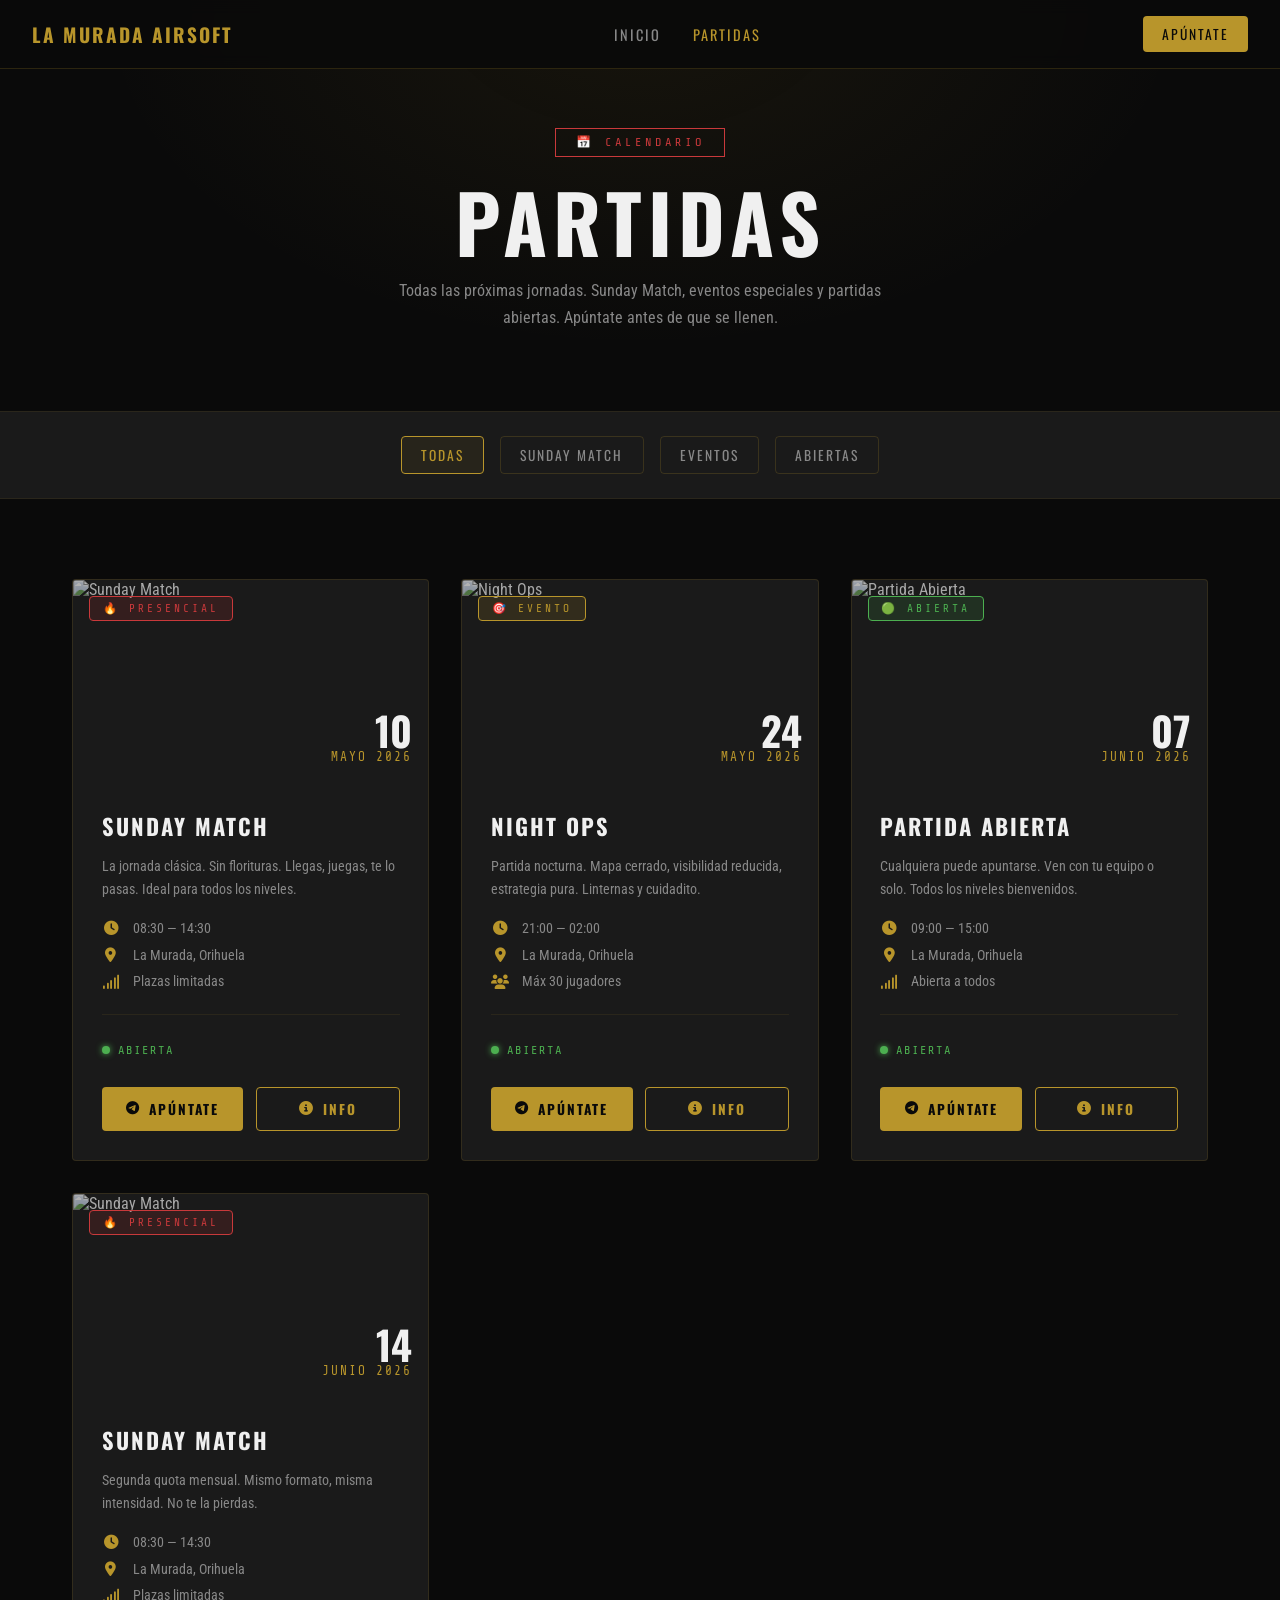
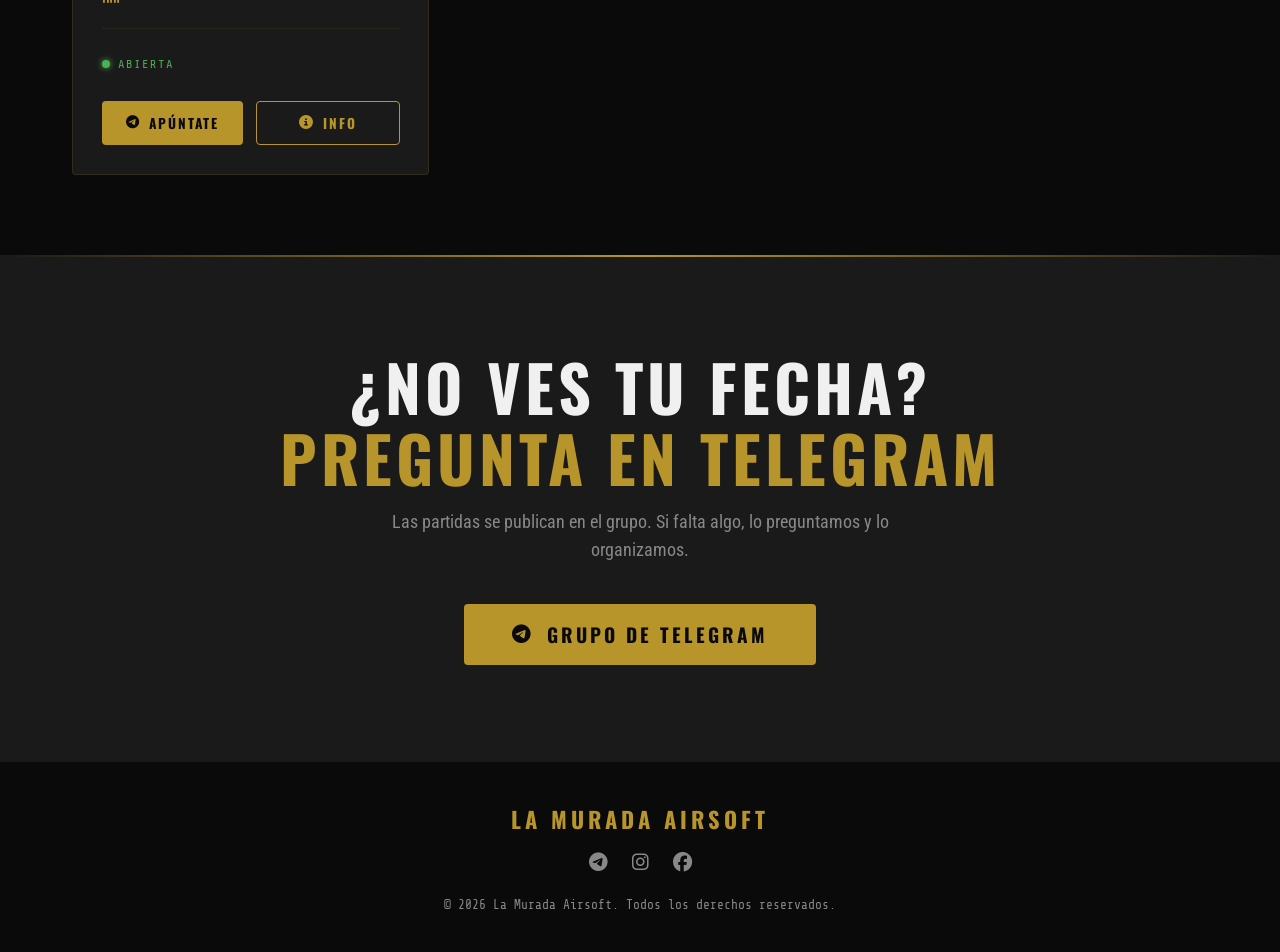
==== partidas.html @ 635df1d2 "feat: página inicio + página partidas" ====
<!DOCTYPE html>
<html lang="es">
<head>
  <meta charset="UTF-8">
  <meta name="viewport" content="width=device-width, initial-scale=1.0">
  <title>Partidas — La Murada Airsoft</title>
  <meta name="description" content="Próximas partidas de La Murada Airsoft en Orihuela, Alicante. Sunday Match y eventos especiales.">
  <link rel="preconnect" href="https://fonts.googleapis.com">
  <link rel="preconnect" href="https://fonts.gstatic.com" crossorigin>
  <link href="https://fonts.googleapis.com/css2?family=Oswald:wght@400;600;700&family=Roboto+Condensed:wght@400;700&family=Share+Tech+Mono&display=swap" rel="stylesheet">
  <link rel="stylesheet" href="https://cdnjs.cloudflare.com/ajax/libs/font-awesome/6.5.1/css/all.min.css">
  <style>
    :root {
      --bg: #0a0a0a;
      --bg2: #1a1a1a;
      --primary: #b8952b;
      --primary-light: #d4af4a;
      --accent: #c9393b;
      --text: #f0f0f0;
      --text-muted: #888888;
    }

    * { margin: 0; padding: 0; box-sizing: border-box; }

    html { scroll-behavior: smooth; }

    body {
      font-family: 'Roboto Condensed', sans-serif;
      background: var(--bg);
      color: var(--text);
      overflow-x: hidden;
    }

    ::-webkit-scrollbar { width: 6px; }
    ::-webkit-scrollbar-track { background: var(--bg); }
    ::-webkit-scrollbar-thumb { background: var(--primary); border-radius: 3px; }

    /* ── NAV ── */
    nav {
      position: fixed;
      top: 0;
      width: 100%;
      z-index: 100;
      padding: 1rem 2rem;
      display: flex;
      justify-content: space-between;
      align-items: center;
      background: rgba(10,10,10,0.92);
      backdrop-filter: blur(8px);
      border-bottom: 1px solid rgba(184,149,43,0.2);
    }

    .nav-logo {
      font-family: 'Oswald', sans-serif;
      font-size: 1.2rem;
      font-weight: 700;
      letter-spacing: 2px;
      color: var(--primary);
      text-transform: uppercase;
      text-decoration: none;
    }

    .nav-links {
      display: flex;
      gap: 2rem;
      list-style: none;
    }

    .nav-links a {
      font-family: 'Oswald', sans-serif;
      font-size: 0.9rem;
      font-weight: 400;
      letter-spacing: 2px;
      text-transform: uppercase;
      color: var(--text-muted);
      text-decoration: none;
      transition: color 0.3s ease;
    }

    .nav-links a:hover,
    .nav-links a.active { color: var(--primary); }

    .nav-cta {
      font-family: 'Oswald', sans-serif;
      font-size: 0.85rem;
      letter-spacing: 2px;
      text-transform: uppercase;
      color: var(--bg);
      background: var(--primary);
      padding: 0.5rem 1.2rem;
      border-radius: 4px;
      text-decoration: none;
      transition: all 0.3s ease;
    }

    .nav-cta:hover { background: var(--primary-light); }

    /* ── PAGE HERO ── */
    .page-hero {
      position: relative;
      padding: 8rem 2rem 5rem;
      text-align: center;
      overflow: hidden;
    }

    .page-hero::before {
      content: '';
      position: absolute;
      inset: 0;
      background:
        radial-gradient(ellipse at 50% 0%, rgba(184,149,43,0.08) 0%, transparent 60%),
        var(--bg);
    }

    .page-hero-content {
      position: relative;
      z-index: 2;
    }

    .page-hero-badge {
      display: inline-block;
      font-family: 'Share Tech Mono', monospace;
      font-size: 0.75rem;
      letter-spacing: 4px;
      color: var(--accent);
      border: 1px solid var(--accent);
      padding: 0.4rem 1.2rem;
      margin-bottom: 1.5rem;
      text-transform: uppercase;
    }

    .page-hero-title {
      font-family: 'Oswald', sans-serif;
      font-size: clamp(3rem, 8vw, 5rem);
      font-weight: 700;
      text-transform: uppercase;
      letter-spacing: 6px;
      line-height: 1;
      margin-bottom: 1rem;
    }

    .page-hero-title span { color: var(--primary); }

    .page-hero-sub {
      font-size: 1rem;
      color: var(--text-muted);
      max-width: 520px;
      margin: 0 auto;
      line-height: 1.7;
    }

    /* ── FILTERS ── */
    .filters-bar {
      padding: 1.5rem 2rem;
      background: var(--bg2);
      border-top: 1px solid rgba(184,149,43,0.1);
      border-bottom: 1px solid rgba(184,149,43,0.1);
      display: flex;
      justify-content: center;
      gap: 1rem;
      flex-wrap: wrap;
    }

    .filter-btn {
      font-family: 'Oswald', sans-serif;
      font-size: 0.85rem;
      letter-spacing: 2px;
      text-transform: uppercase;
      color: var(--text-muted);
      background: transparent;
      border: 1px solid rgba(184,149,43,0.2);
      padding: 0.5rem 1.2rem;
      border-radius: 4px;
      cursor: pointer;
      transition: all 0.3s ease;
    }

    .filter-btn:hover,
    .filter-btn.active {
      color: var(--primary);
      border-color: var(--primary);
      background: rgba(184,149,43,0.08);
    }

    /* ── MATCHES GRID ── */
    .matches-section {
      padding: 5rem 2rem;
      max-width: 1200px;
      margin: 0 auto;
    }

    .matches-grid {
      display: grid;
      grid-template-columns: repeat(auto-fit, minmax(340px, 1fr));
      gap: 2rem;
    }

    /* ── MATCH CARD ── */
    .match-card {
      background: var(--bg2);
      border: 1px solid rgba(184,149,43,0.15);
      border-radius: 4px;
      overflow: hidden;
      transition: all 0.3s ease;
      opacity: 0;
      transform: translateY(20px);
    }

    .match-card.visible {
      opacity: 1;
      transform: translateY(0);
    }

    .match-card:hover {
      border-color: var(--primary);
      transform: translateY(-6px);
      box-shadow: 0 12px 40px rgba(184,149,43,0.1);
    }

    .match-card-header {
      position: relative;
      height: 200px;
      overflow: hidden;
    }

    .match-card-header img {
      width: 100%;
      height: 100%;
      object-fit: cover;
      filter: grayscale(0.4) brightness(0.7);
      transition: all 0.4s ease;
    }

    .match-card:hover .match-card-header img {
      filter: grayscale(0) brightness(0.8);
      transform: scale(1.05);
    }

    .match-card-header::after {
      content: '';
      position: absolute;
      inset: 0;
      background: linear-gradient(to bottom, transparent 40%, rgba(26,26,26,0.95) 100%);
    }

    .match-type-badge {
      position: absolute;
      top: 1rem;
      left: 1rem;
      z-index: 2;
      font-family: 'Share Tech Mono', monospace;
      font-size: 0.7rem;
      letter-spacing: 3px;
      text-transform: uppercase;
      padding: 0.3rem 0.8rem;
      border-radius: 4px;
    }

    .badge-presencial {
      color: var(--accent);
      border: 1px solid var(--accent);
      background: rgba(201,57,59,0.15);
    }

    .badge-evento {
      color: var(--primary);
      border: 1px solid var(--primary);
      background: rgba(184,149,43,0.15);
    }

    .badge-abierta {
      color: #4caf50;
      border: 1px solid #4caf50;
      background: rgba(76,175,80,0.15);
    }

    .match-card-header .date-overlay {
      position: absolute;
      bottom: 1rem;
      right: 1rem;
      z-index: 2;
      text-align: right;
    }

    .match-card-header .date-overlay .day {
      font-family: 'Oswald', sans-serif;
      font-size: 2.5rem;
      font-weight: 700;
      line-height: 1;
      color: var(--text);
    }

    .match-card-header .date-overlay .month {
      font-family: 'Share Tech Mono', monospace;
      font-size: 0.8rem;
      letter-spacing: 2px;
      color: var(--primary);
      text-transform: uppercase;
    }

    .match-card-body {
      padding: 1.8rem;
    }

    .match-card-body h3 {
      font-family: 'Oswald', sans-serif;
      font-size: 1.4rem;
      font-weight: 700;
      text-transform: uppercase;
      letter-spacing: 2px;
      margin-bottom: 0.8rem;
    }

    .match-card-body .match-desc {
      font-size: 0.9rem;
      color: var(--text-muted);
      line-height: 1.6;
      margin-bottom: 1.2rem;
    }

    .match-meta {
      display: flex;
      flex-direction: column;
      gap: 0.6rem;
      margin-bottom: 1.5rem;
      padding-bottom: 1.5rem;
      border-bottom: 1px solid rgba(184,149,43,0.1);
    }

    .match-meta-item {
      display: flex;
      align-items: center;
      gap: 0.8rem;
      font-size: 0.9rem;
      color: var(--text-muted);
    }

    .match-meta-item i {
      color: var(--primary);
      width: 18px;
      text-align: center;
    }

    .match-status {
      display: inline-flex;
      align-items: center;
      gap: 0.5rem;
      font-family: 'Share Tech Mono', monospace;
      font-size: 0.75rem;
      letter-spacing: 2px;
      text-transform: uppercase;
    }

    .status-dot {
      width: 8px;
      height: 8px;
      border-radius: 50%;
    }

    .status-open .status-dot { background: #4caf50; box-shadow: 0 0 6px #4caf50; }
    .status-open .status-text { color: #4caf50; }

    .status-full .status-dot { background: var(--accent); box-shadow: 0 0 6px var(--accent); }
    .status-full .status-text { color: var(--accent); }

    .status-past .status-dot { background: var(--text-muted); }
    .status-past .status-text { color: var(--text-muted); }

    .match-card-actions {
      display: flex;
      gap: 0.8rem;
    }

    .btn-card {
      flex: 1;
      display: inline-flex;
      align-items: center;
      justify-content: center;
      gap: 0.5rem;
      font-family: 'Oswald', sans-serif;
      font-size: 0.85rem;
      font-weight: 700;
      letter-spacing: 2px;
      text-transform: uppercase;
      padding: 0.7rem 1rem;
      border-radius: 4px;
      text-decoration: none;
      transition: all 0.3s ease;
    }

    .btn-card-primary {
      color: var(--bg);
      background: var(--primary);
    }

    .btn-card-primary:hover {
      background: var(--primary-light);
      box-shadow: 0 0 20px rgba(184,149,43,0.3);
    }

    .btn-card-outline {
      color: var(--primary);
      border: 1px solid var(--primary);
    }

    .btn-card-outline:hover {
      background: rgba(184,149,43,0.08);
    }

    /* ── CTA ── */
    .cta-section {
      background: var(--bg2);
      text-align: center;
      padding: 6rem 2rem;
      position: relative;
    }

    .cta-section::before {
      content: '';
      position: absolute;
      top: 0;
      left: 0;
      right: 0;
      height: 2px;
      background: linear-gradient(90deg, transparent, var(--primary), transparent);
    }

    .cta-title {
      font-family: 'Oswald', sans-serif;
      font-size: clamp(2rem, 6vw, 4rem);
      font-weight: 700;
      text-transform: uppercase;
      letter-spacing: 4px;
      line-height: 1.1;
      margin-bottom: 1rem;
    }

    .cta-title span { color: var(--primary); }

    .cta-sub {
      font-size: 1.1rem;
      color: var(--text-muted);
      margin-bottom: 2.5rem;
      max-width: 500px;
      margin-left: auto;
      margin-right: auto;
      line-height: 1.6;
    }

    .btn-cta {
      display: inline-flex;
      align-items: center;
      gap: 0.8rem;
      font-family: 'Oswald', sans-serif;
      font-size: 1.2rem;
      font-weight: 700;
      letter-spacing: 3px;
      text-transform: uppercase;
      color: var(--bg);
      background: var(--primary);
      border: none;
      padding: 1rem 3rem;
      border-radius: 4px;
      cursor: pointer;
      text-decoration: none;
      transition: all 0.3s ease;
      animation: ctaPulse 3s infinite;
    }

    .btn-cta:hover {
      background: var(--primary-light);
      transform: scale(1.05);
      box-shadow: 0 0 30px rgba(184,149,43,0.4);
    }

    @keyframes ctaPulse {
      0%, 100% { box-shadow: 0 0 0 0 rgba(184,149,43,0.3); }
      50% { box-shadow: 0 0 0 12px rgba(184,149,43,0); }
    }

    /* ── FOOTER ── */
    footer {
      background: var(--bg);
      border-top: 1px solid rgba(184,149,43,0.1);
      padding: 2.5rem 2rem;
      text-align: center;
    }

    .footer-logo {
      font-family: 'Oswald', sans-serif;
      font-size: 1.4rem;
      font-weight: 700;
      color: var(--primary);
      letter-spacing: 4px;
      text-transform: uppercase;
      margin-bottom: 1rem;
    }

    .footer-social {
      display: flex;
      justify-content: center;
      gap: 1.5rem;
      margin-bottom: 1.5rem;
    }

    .footer-social a {
      color: var(--text-muted);
      font-size: 1.2rem;
      transition: color 0.3s ease;
    }

    .footer-social a:hover { color: var(--primary); }

    .footer-copy {
      font-size: 0.8rem;
      color: var(--text-muted);
      font-family: 'Share Tech Mono', monospace;
    }

    /* ── RESPONSIVE ── */
    @media (max-width: 768px) {
      nav { padding: 0.8rem 1rem; }
      .nav-links { display: none; }
      .nav-cta { display: none; }
      .matches-grid { grid-template-columns: 1fr; }
    }
  </style>
</head>
<body>

  <!-- NAV -->
  <nav>
    <a href="home.html" class="nav-logo">La Murada Airsoft</a>
    <ul class="nav-links">
      <li><a href="home.html">Inicio</a></li>
      <li><a href="partidas.html" class="active">Partidas</a></li>
    </ul>
    <a href="https://t.me/lamuradaairsoft" target="_blank" class="nav-cta">Apúntate</a>
  </nav>

  <!-- PAGE HERO -->
  <section class="page-hero">
    <div class="page-hero-content">
      <div class="page-hero-badge">📅 Calendario</div>
      <h1 class="page-hero-title">PARTIDAS</h1>
      <p class="page-hero-sub">Todas las próximas jornadas. Sunday Match, eventos especiales y partidas abiertas. Apúntate antes de que se llenen.</p>
    </div>
  </section>

  <!-- FILTERS -->
  <div class="filters-bar">
    <button class="filter-btn active" data-filter="all">Todas</button>
    <button class="filter-btn" data-filter="presencial">Sunday Match</button>
    <button class="filter-btn" data-filter="evento">Eventos</button>
    <button class="filter-btn" data-filter="abierta">Abiertas</button>
  </div>

  <!-- MATCHES -->
  <section class="matches-section">
    <div class="matches-grid">

      <!-- CARD: Sunday Match -->
      <article class="match-card" data-type="presencial">
        <div class="match-card-header">
          <img src="/root/.openclaw/media/inbound/file_53---8a83fa41-8fbc-49a3-ab56-eafb0a0f4192.jpg" alt="Sunday Match">
          <div class="match-type-badge badge-presencial">🔥 Presencial</div>
          <div class="date-overlay">
            <div class="day">10</div>
            <div class="month">Mayo 2026</div>
          </div>
        </div>
        <div class="match-card-body">
          <h3>Sunday Match</h3>
          <p class="match-desc">La jornada clásica. Sin florituras. Llegas, juegas, te lo pasas. Ideal para todos los niveles.</p>
          <div class="match-meta">
            <div class="match-meta-item">
              <i class="fas fa-clock"></i>
              <span>08:30 — 14:30</span>
            </div>
            <div class="match-meta-item">
              <i class="fas fa-location-dot"></i>
              <span>La Murada, Orihuela</span>
            </div>
            <div class="match-meta-item">
              <i class="fas fa-signal"></i>
              <span>Plazas limitadas</span>
            </div>
          </div>
          <div class="match-status status-open">
            <span class="status-dot"></span>
            <span class="status-text">Abierta</span>
          </div>
        </div>
        <div class="match-card-actions" style="padding: 0 1.8rem 1.8rem;">
          <a href="https://t.me/lamuradaairsoft" target="_blank" class="btn-card btn-card-primary">
            <i class="fab fa-telegram"></i> Apúntate
          </a>
          <a href="home.html" class="btn-card btn-card-outline">
            <i class="fas fa-info-circle"></i> Info
          </a>
        </div>
      </article>

      <!-- CARD: Evento Especial -->
      <article class="match-card" data-type="evento">
        <div class="match-card-header">
          <img src="/root/.openclaw/media/inbound/file_53---8a83fa41-8fbc-49a3-ab56-eafb0a0f4192.jpg" alt="Night Ops">
          <div class="match-type-badge badge-evento">🎯 Evento</div>
          <div class="date-overlay">
            <div class="day">24</div>
            <div class="month">Mayo 2026</div>
          </div>
        </div>
        <div class="match-card-body">
          <h3>Night Ops</h3>
          <p class="match-desc">Partida nocturna. Mapa cerrado, visibilidad reducida, estrategia pura. Linternas y cuidadito.</p>
          <div class="match-meta">
            <div class="match-meta-item">
              <i class="fas fa-clock"></i>
              <span>21:00 — 02:00</span>
            </div>
            <div class="match-meta-item">
              <i class="fas fa-location-dot"></i>
              <span>La Murada, Orihuela</span>
            </div>
            <div class="match-meta-item">
              <i class="fas fa-users"></i>
              <span>Máx 30 jugadores</span>
            </div>
          </div>
          <div class="match-status status-open">
            <span class="status-dot"></span>
            <span class="status-text">Abierta</span>
          </div>
        </div>
        <div class="match-card-actions" style="padding: 0 1.8rem 1.8rem;">
          <a href="https://t.me/lamuradaairsoft" target="_blank" class="btn-card btn-card-primary">
            <i class="fab fa-telegram"></i> Apúntate
          </a>
          <a href="#" class="btn-card btn-card-outline">
            <i class="fas fa-info-circle"></i> Info
          </a>
        </div>
      </article>

      <!-- CARD: Abierta -->
      <article class="match-card" data-type="abierta">
        <div class="match-card-header">
          <img src="/root/.openclaw/media/inbound/file_53---8a83fa41-8fbc-49a3-ab56-eafb0a0f4192.jpg" alt="Partida Abierta">
          <div class="match-type-badge badge-abierta">🟢 Abierta</div>
          <div class="date-overlay">
            <div class="day">07</div>
            <div class="month">Junio 2026</div>
          </div>
        </div>
        <div class="match-card-body">
          <h3>Partida Abierta</h3>
          <p class="match-desc">Cualquiera puede apuntarse. Ven con tu equipo o solo. Todos los niveles bienvenidos.</p>
          <div class="match-meta">
            <div class="match-meta-item">
              <i class="fas fa-clock"></i>
              <span>09:00 — 15:00</span>
            </div>
            <div class="match-meta-item">
              <i class="fas fa-location-dot"></i>
              <span>La Murada, Orihuela</span>
            </div>
            <div class="match-meta-item">
              <i class="fas fa-signal"></i>
              <span>Abierta a todos</span>
            </div>
          </div>
          <div class="match-status status-open">
            <span class="status-dot"></span>
            <span class="status-text">Abierta</span>
          </div>
        </div>
        <div class="match-card-actions" style="padding: 0 1.8rem 1.8rem;">
          <a href="https://t.me/lamuradaairsoft" target="_blank" class="btn-card btn-card-primary">
            <i class="fab fa-telegram"></i> Apúntate
          </a>
          <a href="#" class="btn-card btn-card-outline">
            <i class="fas fa-info-circle"></i> Info
          </a>
        </div>
      </article>

      <!-- CARD: Sunday Match 2 -->
      <article class="match-card" data-type="presencial">
        <div class="match-card-header">
          <img src="/root/.openclaw/media/inbound/file_53---8a83fa41-8fbc-49a3-ab56-eafb0a0f4192.jpg" alt="Sunday Match">
          <div class="match-type-badge badge-presencial">🔥 Presencial</div>
          <div class="date-overlay">
            <div class="day">14</div>
            <div class="month">Junio 2026</div>
          </div>
        </div>
        <div class="match-card-body">
          <h3>Sunday Match</h3>
          <p class="match-desc">Segunda quota mensual. Mismo formato, misma intensidad. No te la pierdas.</p>
          <div class="match-meta">
            <div class="match-meta-item">
              <i class="fas fa-clock"></i>
              <span>08:30 — 14:30</span>
            </div>
            <div class="match-meta-item">
              <i class="fas fa-location-dot"></i>
              <span>La Murada, Orihuela</span>
            </div>
            <div class="match-meta-item">
              <i class="fas fa-signal"></i>
              <span>Plazas limitadas</span>
            </div>
          </div>
          <div class="match-status status-open">
            <span class="status-dot"></span>
            <span class="status-text">Abierta</span>
          </div>
        </div>
        <div class="match-card-actions" style="padding: 0 1.8rem 1.8rem;">
          <a href="https://t.me/lamuradaairsoft" target="_blank" class="btn-card btn-card-primary">
            <i class="fab fa-telegram"></i> Apúntate
          </a>
          <a href="home.html" class="btn-card btn-card-outline">
            <i class="fas fa-info-circle"></i> Info
          </a>
        </div>
      </article>

    </div>
  </section>

  <!-- CTA -->
  <section class="cta-section">
    <div class="cta-title">¿No ves tu fecha?<br><span>Pregunta en Telegram</span></div>
    <p class="cta-sub">Las partidas se publican en el grupo. Si falta algo, lo preguntamos y lo organizamos.</p>
    <a href="https://t.me/lamuradaairsoft" target="_blank" class="btn-cta">
      <i class="fab fa-telegram"></i>
      Grupo de Telegram
    </a>
  </section>

  <!-- FOOTER -->
  <footer>
    <div class="footer-logo">La Murada Airsoft</div>
    <div class="footer-social">
      <a href="https://t.me/lamuradaairsoft" target="_blank"><i class="fab fa-telegram"></i></a>
      <a href="https://instagram.com" target="_blank"><i class="fab fa-instagram"></i></a>
      <a href="https://facebook.com" target="_blank"><i class="fab fa-facebook"></i></a>
    </div>
    <div class="footer-copy">© 2026 La Murada Airsoft. Todos los derechos reservados.</div>
  </footer>

  <script>
    // Scroll reveal
    const observer = new IntersectionObserver((entries) => {
      entries.forEach((entry, i) => {
        if (entry.isIntersecting) {
          setTimeout(() => entry.target.classList.add('visible'), i * 100);
        }
      });
    }, { threshold: 0.1 });

    document.querySelectorAll('.match-card').forEach(el => observer.observe(el));

    // Filters
    document.querySelectorAll('.filter-btn').forEach(btn => {
      btn.addEventListener('click', () => {
        document.querySelectorAll('.filter-btn').forEach(b => b.classList.remove('active'));
        btn.classList.add('active');
        const filter = btn.dataset.filter;
        document.querySelectorAll('.match-card').forEach(card => {
          if (filter === 'all' || card.dataset.type === filter) {
            card.style.display = '';
          } else {
            card.style.display = 'none';
          }
        });
      });
    });
  </script>
</body>
</html>
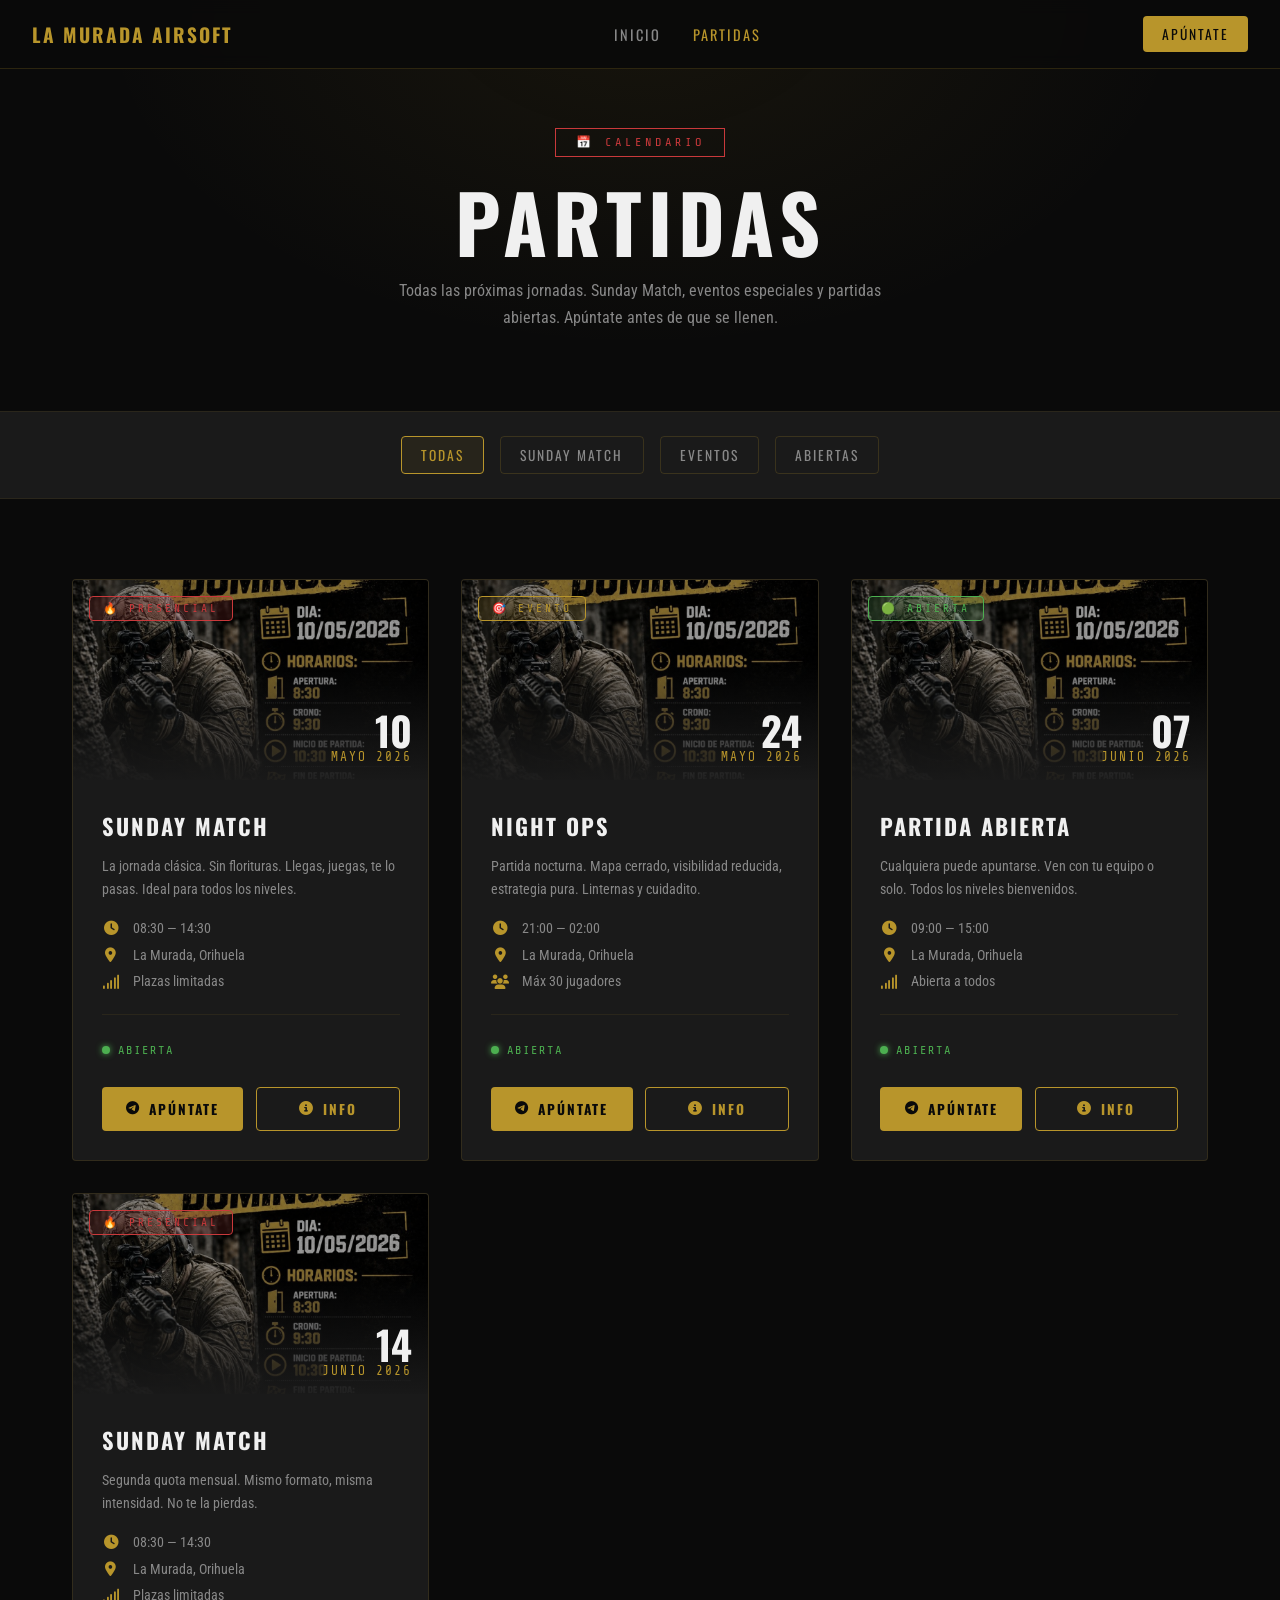
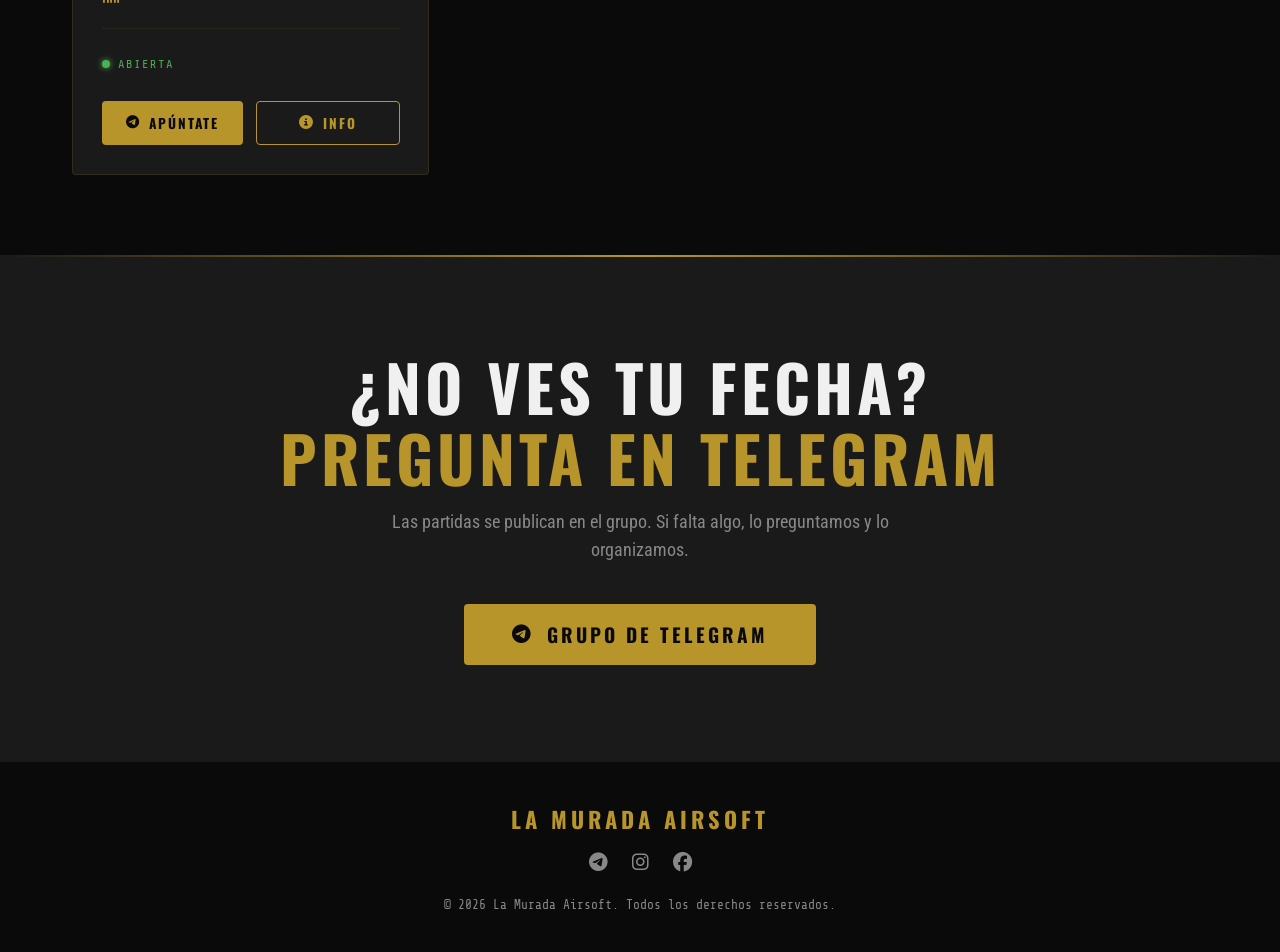
==== commit 677fcf4c: "fix: usar imagen local campo.jpg en vez de path absoluto" ====
--- a/partidas.html
+++ b/partidas.html
@@ -562,7 +562,7 @@
       <!-- CARD: Sunday Match -->
       <article class="match-card" data-type="presencial">
         <div class="match-card-header">
-          <img src="/root/.openclaw/media/inbound/file_53---8a83fa41-8fbc-49a3-ab56-eafb0a0f4192.jpg" alt="Sunday Match">
+          <img src="campo.jpg" alt="Sunday Match">
           <div class="match-type-badge badge-presencial">🔥 Presencial</div>
           <div class="date-overlay">
             <div class="day">10</div>
@@ -604,7 +604,7 @@
       <!-- CARD: Evento Especial -->
       <article class="match-card" data-type="evento">
         <div class="match-card-header">
-          <img src="/root/.openclaw/media/inbound/file_53---8a83fa41-8fbc-49a3-ab56-eafb0a0f4192.jpg" alt="Night Ops">
+          <img src="campo.jpg" alt="Night Ops">
           <div class="match-type-badge badge-evento">🎯 Evento</div>
           <div class="date-overlay">
             <div class="day">24</div>
@@ -646,7 +646,7 @@
       <!-- CARD: Abierta -->
       <article class="match-card" data-type="abierta">
         <div class="match-card-header">
-          <img src="/root/.openclaw/media/inbound/file_53---8a83fa41-8fbc-49a3-ab56-eafb0a0f4192.jpg" alt="Partida Abierta">
+          <img src="campo.jpg" alt="Partida Abierta">
           <div class="match-type-badge badge-abierta">🟢 Abierta</div>
           <div class="date-overlay">
             <div class="day">07</div>
@@ -688,7 +688,7 @@
       <!-- CARD: Sunday Match 2 -->
       <article class="match-card" data-type="presencial">
         <div class="match-card-header">
-          <img src="/root/.openclaw/media/inbound/file_53---8a83fa41-8fbc-49a3-ab56-eafb0a0f4192.jpg" alt="Sunday Match">
+          <img src="campo.jpg" alt="Sunday Match">
           <div class="match-type-badge badge-presencial">🔥 Presencial</div>
           <div class="date-overlay">
             <div class="day">14</div>
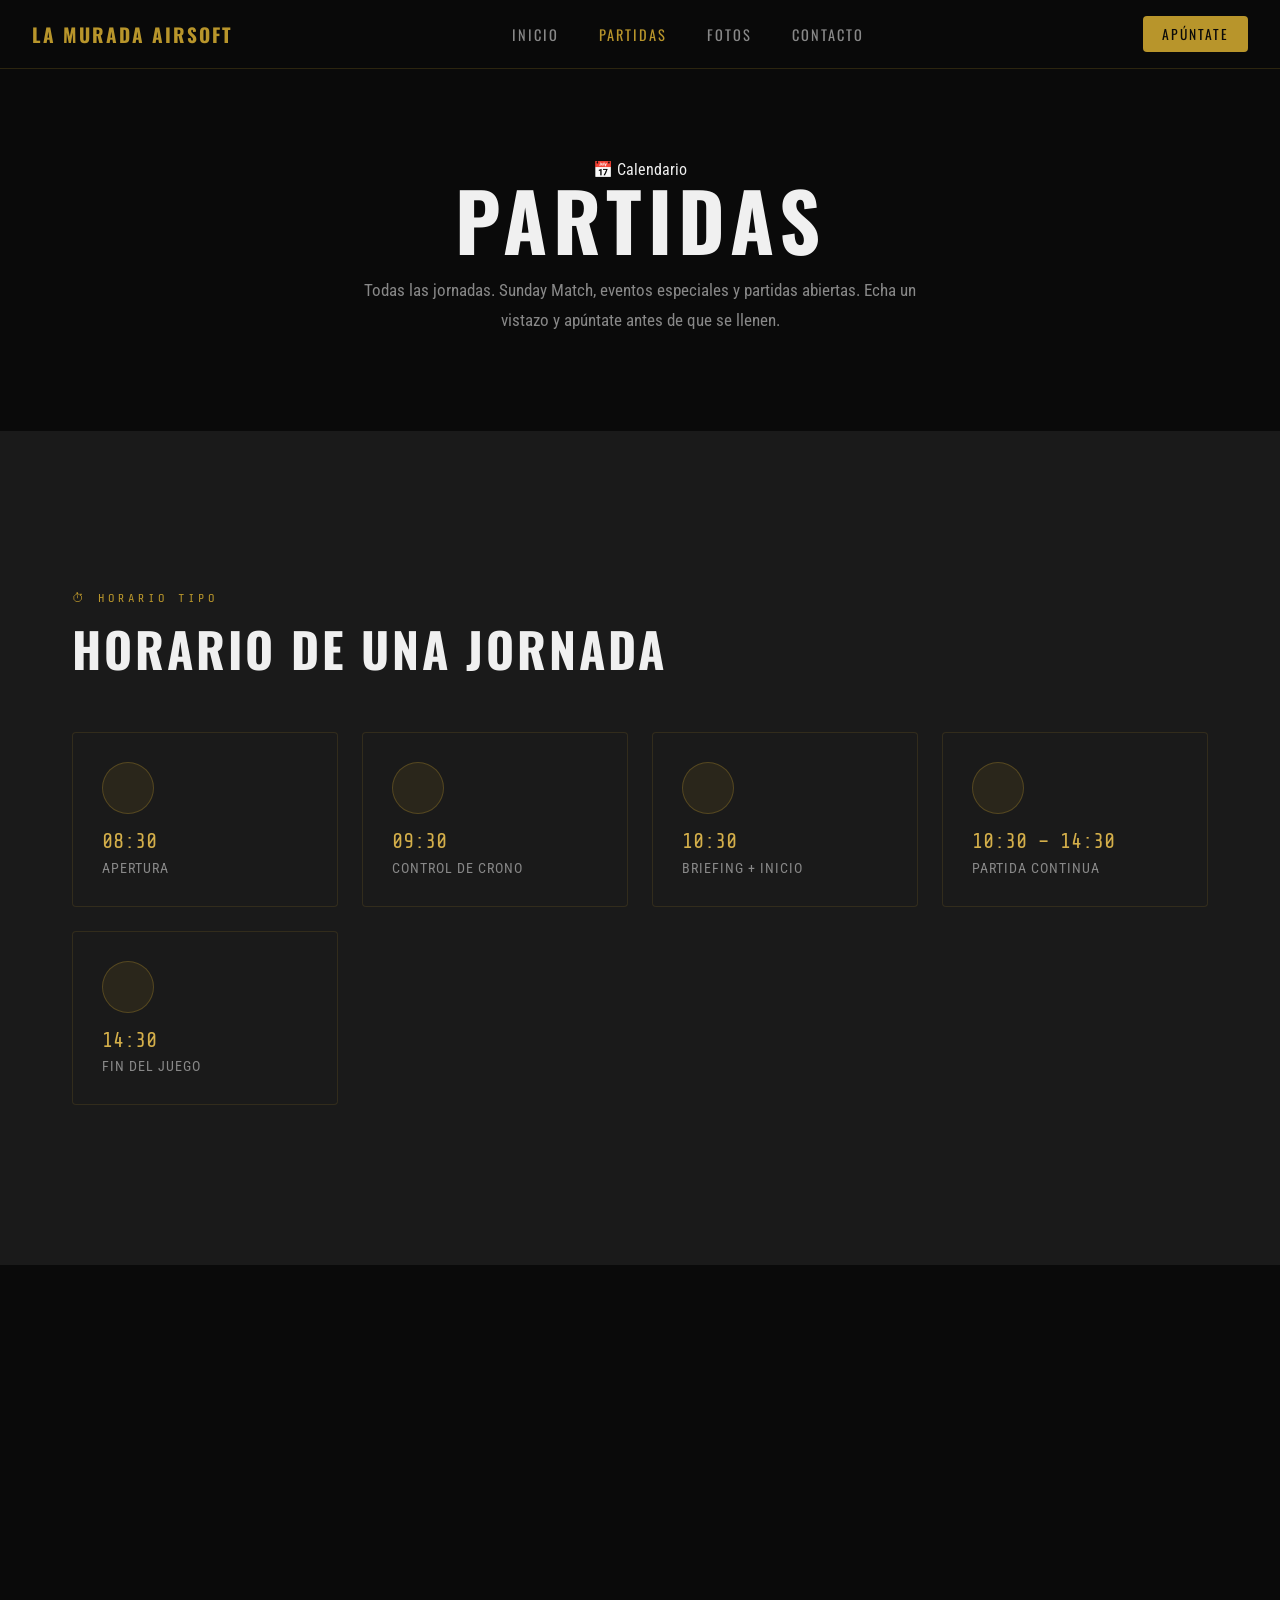
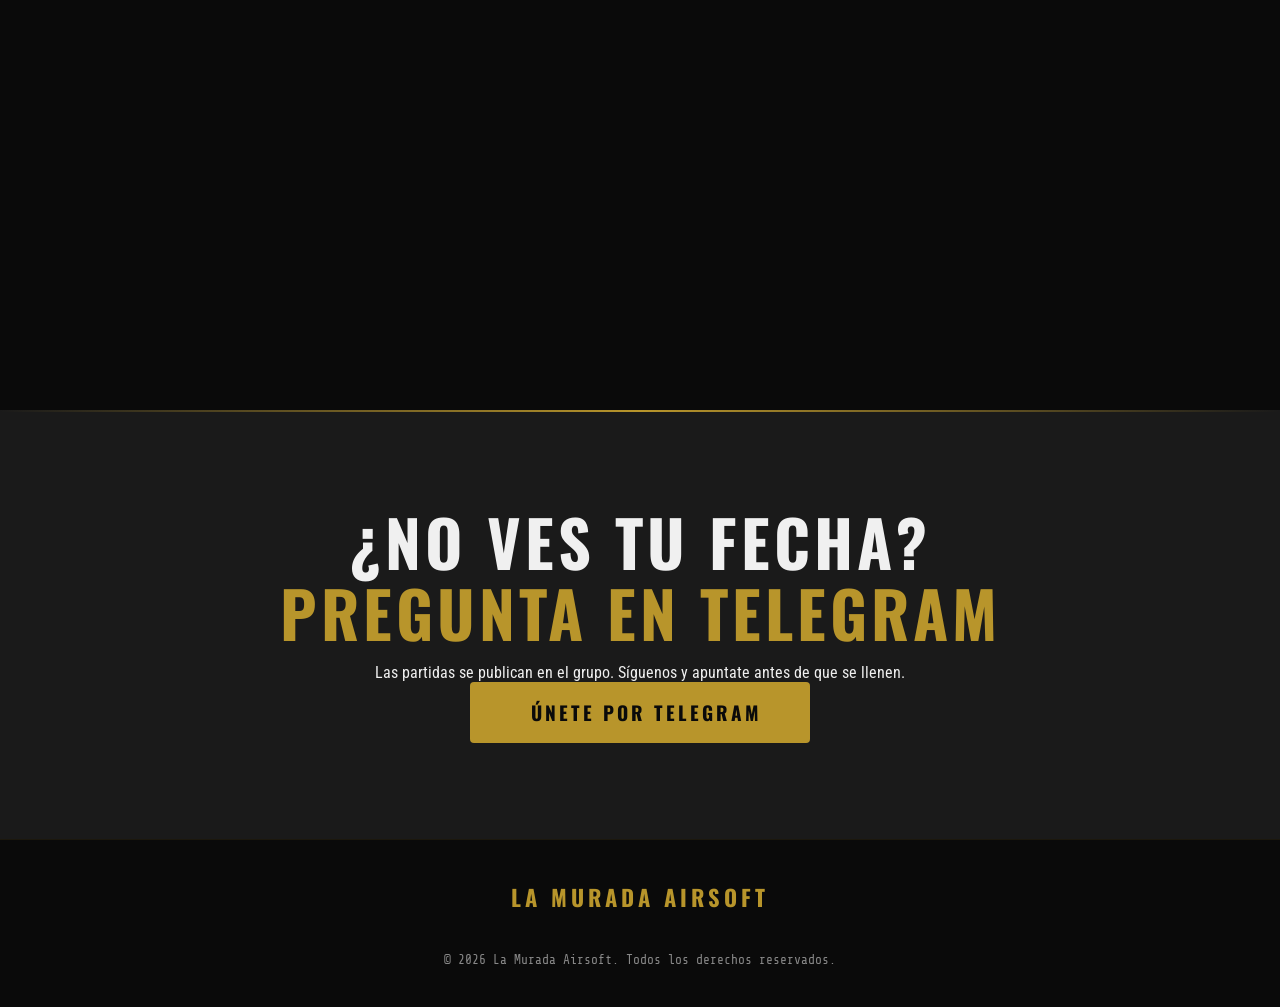
==== commit 02b71c55: "refactor: sitio completo multi-pagina con nav, estilo y paginas separadas" ====
--- a/partidas.html
+++ b/partidas.html
@@ -4,117 +4,33 @@
   <meta charset="UTF-8">
   <meta name="viewport" content="width=device-width, initial-scale=1.0">
   <title>Partidas — La Murada Airsoft</title>
-  <meta name="description" content="Próximas partidas de La Murada Airsoft en Orihuela, Alicante. Sunday Match y eventos especiales.">
+  <meta name="description" content="Todas las partidas de La Murada Airsoft. Sunday Match, eventos y jornadas.">
   <link rel="preconnect" href="https://fonts.googleapis.com">
   <link rel="preconnect" href="https://fonts.gstatic.com" crossorigin>
   <link href="https://fonts.googleapis.com/css2?family=Oswald:wght@400;600;700&family=Roboto+Condensed:wght@400;700&family=Share+Tech+Mono&display=swap" rel="stylesheet">
-  <link rel="stylesheet" href="https://cdnjs.cloudflare.com/ajax/libs/font-awesome/6.5.1/css/all.min.css">
+  <link rel="stylesheet" href="style.css">
+  <link rel="stylesheet" href="style.css">
   <style>
-    :root {
-      --bg: #0a0a0a;
-      --bg2: #1a1a1a;
-      --primary: #b8952b;
-      --primary-light: #d4af4a;
-      --accent: #c9393b;
-      --text: #f0f0f0;
-      --text-muted: #888888;
-    }
-
+    :root { --bg: #0a0a0a; --bg2: #1a1a1a; --primary: #b8952b; --primary-light: #d4af4a; --accent: #c9393b; --text: #f0f0f0; --text-muted: #888888; }
     * { margin: 0; padding: 0; box-sizing: border-box; }
-
-    html { scroll-behavior: smooth; }
-
-    body {
-      font-family: 'Roboto Condensed', sans-serif;
-      background: var(--bg);
-      color: var(--text);
-      overflow-x: hidden;
-    }
-
+    body { font-family: 'Roboto Condensed', sans-serif; background: var(--bg); color: var(--text); overflow-x: hidden; }
     ::-webkit-scrollbar { width: 6px; }
     ::-webkit-scrollbar-track { background: var(--bg); }
     ::-webkit-scrollbar-thumb { background: var(--primary); border-radius: 3px; }
 
-    /* ── NAV ── */
-    nav {
-      position: fixed;
-      top: 0;
-      width: 100%;
-      z-index: 100;
-      padding: 1rem 2rem;
-      display: flex;
-      justify-content: space-between;
-      align-items: center;
-      background: rgba(10,10,10,0.92);
-      backdrop-filter: blur(8px);
-      border-bottom: 1px solid rgba(184,149,43,0.2);
-    }
-
-    .nav-logo {
-      font-family: 'Oswald', sans-serif;
-      font-size: 1.2rem;
-      font-weight: 700;
-      letter-spacing: 2px;
-      color: var(--primary);
-      text-transform: uppercase;
-      text-decoration: none;
-    }
-
-    .nav-links {
-      display: flex;
-      gap: 2rem;
-      list-style: none;
-    }
-
-    .nav-links a {
-      font-family: 'Oswald', sans-serif;
-      font-size: 0.9rem;
-      font-weight: 400;
-      letter-spacing: 2px;
-      text-transform: uppercase;
-      color: var(--text-muted);
-      text-decoration: none;
-      transition: color 0.3s ease;
-    }
-
-    .nav-links a:hover,
-    .nav-links a.active { color: var(--primary); }
-
-    .nav-cta {
-      font-family: 'Oswald', sans-serif;
-      font-size: 0.85rem;
-      letter-spacing: 2px;
-      text-transform: uppercase;
-      color: var(--bg);
-      background: var(--primary);
-      padding: 0.5rem 1.2rem;
-      border-radius: 4px;
-      text-decoration: none;
-      transition: all 0.3s ease;
-    }
-
+    nav { position: fixed; top: 0; width: 100%; z-index: 100; padding: 1rem 2rem; display: flex; justify-content: space-between; align-items: center; background: rgba(10,10,10,0.95); backdrop-filter: blur(10px); border-bottom: 1px solid rgba(184,149,43,0.2); }
+    .nav-logo { font-family: 'Oswald', sans-serif; font-size: 1.2rem; font-weight: 700; letter-spacing: 2px; color: var(--primary); text-transform: uppercase; text-decoration: none; }
+    .nav-links { display: flex; gap: 2.5rem; list-style: none; }
+    .nav-links a { font-family: 'Oswald', sans-serif; font-size: 0.9rem; letter-spacing: 2px; text-transform: uppercase; color: var(--text-muted); text-decoration: none; transition: color 0.3s ease; }
+    .nav-links a:hover, .nav-links a.active { color: var(--primary); }
+    .nav-cta { font-family: 'Oswald', sans-serif; font-size: 0.85rem; letter-spacing: 2px; text-transform: uppercase; color: var(--bg); background: var(--primary); padding: 0.5rem 1.2rem; border-radius: 4px; text-decoration: none; }
     .nav-cta:hover { background: var(--primary-light); }
 
-    /* ── PAGE HERO ── */
     .page-hero {
       position: relative;
-      padding: 8rem 2rem 5rem;
+      padding: 10rem 2rem 6rem;
       text-align: center;
-      overflow: hidden;
-    }
-
-    .page-hero::before {
-      content: '';
-      position: absolute;
-      inset: 0;
-      background:
-        radial-gradient(ellipse at 50% 0%, rgba(184,149,43,0.08) 0%, transparent 60%),
-        var(--bg);
-    }
-
-    .page-hero-content {
-      position: relative;
-      z-index: 2;
+      background: linear-gradient(to bottom, rgba(10,10,10,0) 0%, var(--bg) 100%);
     }
 
     .page-hero-badge {
@@ -125,7 +41,7 @@
       color: var(--accent);
       border: 1px solid var(--accent);
       padding: 0.4rem 1.2rem;
-      margin-bottom: 1.5rem;
+      margin-bottom: 1rem;
       text-transform: uppercase;
     }
 
@@ -142,60 +58,32 @@
     .page-hero-title span { color: var(--primary); }
 
     .page-hero-sub {
-      font-size: 1rem;
+      font-size: 1.05rem;
       color: var(--text-muted);
-      max-width: 520px;
+      max-width: 560px;
       margin: 0 auto;
-      line-height: 1.7;
-    }
-
-    /* ── FILTERS ── */
-    .filters-bar {
-      padding: 1.5rem 2rem;
-      background: var(--bg2);
-      border-top: 1px solid rgba(184,149,43,0.1);
-      border-bottom: 1px solid rgba(184,149,43,0.1);
-      display: flex;
-      justify-content: center;
-      gap: 1rem;
-      flex-wrap: wrap;
-    }
-
-    .filter-btn {
-      font-family: 'Oswald', sans-serif;
-      font-size: 0.85rem;
-      letter-spacing: 2px;
-      text-transform: uppercase;
-      color: var(--text-muted);
-      background: transparent;
-      border: 1px solid rgba(184,149,43,0.2);
-      padding: 0.5rem 1.2rem;
-      border-radius: 4px;
-      cursor: pointer;
-      transition: all 0.3s ease;
-    }
-
-    .filter-btn:hover,
-    .filter-btn.active {
-      color: var(--primary);
-      border-color: var(--primary);
-      background: rgba(184,149,43,0.08);
-    }
-
-    /* ── MATCHES GRID ── */
-    .matches-section {
-      padding: 5rem 2rem;
-      max-width: 1200px;
-      margin: 0 auto;
-    }
-
-    .matches-grid {
-      display: grid;
-      grid-template-columns: repeat(auto-fit, minmax(340px, 1fr));
-      gap: 2rem;
-    }
-
-    /* ── MATCH CARD ── */
+      line-height: 1.8;
+    }
+
+    /* ── SCHEDULE ── */
+    .schedule-section { padding: 5rem 2rem; background: var(--bg2); }
+    .section { padding: 5rem 2rem; max-width: 1200px; margin: 0 auto; }
+    .section-label { font-family: 'Share Tech Mono', monospace; font-size: 0.75rem; letter-spacing: 4px; color: var(--primary); text-transform: uppercase; margin-bottom: 0.5rem; }
+    .section-title { font-family: 'Oswald', sans-serif; font-size: clamp(2rem, 5vw, 3rem); font-weight: 700; text-transform: uppercase; letter-spacing: 3px; margin-bottom: 3rem; }
+    .section-desc { font-size: 1rem; color: var(--text-muted); line-height: 1.7; max-width: 600px; margin-bottom: 3rem; }
+
+    .schedule-grid { display: grid; grid-template-columns: repeat(auto-fit, minmax(220px, 1fr)); gap: 1.5rem; }
+    .schedule-item { background: var(--bg2); border: 1px solid rgba(184,149,43,0.15); border-radius: 4px; padding: 1.8rem; transition: all 0.3s ease; }
+    .schedule-item:hover { border-color: var(--primary); transform: translateY(-4px); }
+    .schedule-icon { width: 52px; height: 52px; border-radius: 50%; background: rgba(184,149,43,0.1); border: 1px solid rgba(184,149,43,0.3); display: flex; align-items: center; justify-content: center; margin-bottom: 1rem; }
+    .schedule-icon i { color: var(--primary); font-size: 1.2rem; }
+    .schedule-item .time { font-family: 'Share Tech Mono', monospace; font-size: 1.3rem; color: var(--primary-light); display: block; margin-bottom: 0.3rem; }
+    .schedule-item .label { font-size: 0.9rem; color: var(--text-muted); text-transform: uppercase; letter-spacing: 1px; }
+
+    /* ── MATCHES ── */
+    .matches-section { padding: 5rem 2rem; }
+    .matches-grid { display: grid; grid-template-columns: repeat(auto-fit, minmax(340px, 1fr)); gap: 2rem; max-width: 1200px; margin: 0 auto; }
+
     .match-card {
       background: var(--bg2);
       border: 1px solid rgba(184,149,43,0.15);
@@ -206,16 +94,8 @@
       transform: translateY(20px);
     }
 
-    .match-card.visible {
-      opacity: 1;
-      transform: translateY(0);
-    }
-
-    .match-card:hover {
-      border-color: var(--primary);
-      transform: translateY(-6px);
-      box-shadow: 0 12px 40px rgba(184,149,43,0.1);
-    }
+    .match-card.visible { opacity: 1; transform: translateY(0); }
+    .match-card:hover { border-color: var(--primary); transform: translateY(-6px); box-shadow: 0 12px 40px rgba(184,149,43,0.1); }
 
     .match-card-header {
       position: relative;
@@ -227,21 +107,11 @@
       width: 100%;
       height: 100%;
       object-fit: cover;
-      filter: grayscale(0.4) brightness(0.7);
+      filter: grayscale(0.3) brightness(0.8);
       transition: all 0.4s ease;
     }
 
-    .match-card:hover .match-card-header img {
-      filter: grayscale(0) brightness(0.8);
-      transform: scale(1.05);
-    }
-
-    .match-card-header::after {
-      content: '';
-      position: absolute;
-      inset: 0;
-      background: linear-gradient(to bottom, transparent 40%, rgba(26,26,26,0.95) 100%);
-    }
+    .match-card-header:hover img { filter: grayscale(0) brightness(1); transform: scale(1.05); }
 
     .match-type-badge {
       position: absolute;
@@ -256,474 +126,179 @@
       border-radius: 4px;
     }
 
-    .badge-presencial {
-      color: var(--accent);
-      border: 1px solid var(--accent);
-      background: rgba(201,57,59,0.15);
-    }
-
-    .badge-evento {
-      color: var(--primary);
-      border: 1px solid var(--primary);
-      background: rgba(184,149,43,0.15);
-    }
-
-    .badge-abierta {
-      color: #4caf50;
-      border: 1px solid #4caf50;
-      background: rgba(76,175,80,0.15);
-    }
-
-    .match-card-header .date-overlay {
+    .badge-presencial { color: var(--accent); border: 1px solid var(--accent); background: rgba(201,57,59,0.15); }
+    .badge-evento { color: var(--primary); border: 1px solid var(--primary); background: rgba(184,149,43,0.15); }
+    .badge-abierta { color: #4caf50; border: 1px solid #4caf50; background: rgba(76,175,80,0.15); }
+
+    .match-date-overlay {
       position: absolute;
       bottom: 1rem;
       right: 1rem;
-      z-index: 2;
       text-align: right;
     }
 
-    .match-card-header .date-overlay .day {
-      font-family: 'Oswald', sans-serif;
-      font-size: 2.5rem;
-      font-weight: 700;
-      line-height: 1;
-      color: var(--text);
-    }
-
-    .match-card-header .date-overlay .month {
-      font-family: 'Share Tech Mono', monospace;
-      font-size: 0.8rem;
-      letter-spacing: 2px;
-      color: var(--primary);
-      text-transform: uppercase;
-    }
-
-    .match-card-body {
-      padding: 1.8rem;
-    }
-
-    .match-card-body h3 {
-      font-family: 'Oswald', sans-serif;
-      font-size: 1.4rem;
-      font-weight: 700;
-      text-transform: uppercase;
-      letter-spacing: 2px;
-      margin-bottom: 0.8rem;
-    }
-
-    .match-card-body .match-desc {
-      font-size: 0.9rem;
-      color: var(--text-muted);
-      line-height: 1.6;
-      margin-bottom: 1.2rem;
-    }
-
-    .match-meta {
-      display: flex;
-      flex-direction: column;
-      gap: 0.6rem;
-      margin-bottom: 1.5rem;
-      padding-bottom: 1.5rem;
-      border-bottom: 1px solid rgba(184,149,43,0.1);
-    }
-
-    .match-meta-item {
-      display: flex;
-      align-items: center;
-      gap: 0.8rem;
-      font-size: 0.9rem;
-      color: var(--text-muted);
-    }
-
-    .match-meta-item i {
-      color: var(--primary);
-      width: 18px;
-      text-align: center;
-    }
-
-    .match-status {
-      display: inline-flex;
-      align-items: center;
-      gap: 0.5rem;
-      font-family: 'Share Tech Mono', monospace;
-      font-size: 0.75rem;
-      letter-spacing: 2px;
-      text-transform: uppercase;
-    }
-
-    .status-dot {
-      width: 8px;
-      height: 8px;
-      border-radius: 50%;
-    }
-
+    .match-date-overlay .day { font-family: 'Oswald', sans-serif; font-size: 2.5rem; font-weight: 700; line-height: 1; color: var(--text); }
+    .match-date-overlay .month { font-family: 'Share Tech Mono', monospace; font-size: 0.8rem; letter-spacing: 2px; color: var(--primary); text-transform: uppercase; }
+
+    .match-card-body { padding: 1.8rem; }
+    .match-card-body h3 { font-family: 'Oswald', sans-serif; font-size: 1.4rem; font-weight: 700; text-transform: uppercase; letter-spacing: 2px; margin-bottom: 0.8rem; }
+    .match-card-body .match-desc { font-size: 0.9rem; color: var(--text-muted); line-height: 1.6; margin-bottom: 1.2rem; }
+    .match-meta { display: flex; flex-direction: column; gap: 0.6rem; margin-bottom: 1.5rem; padding-bottom: 1.5rem; border-bottom: 1px solid rgba(184,149,43,0.1); }
+    .match-meta-item { display: flex; align-items: center; gap: 0.8rem; font-size: 0.9rem; color: var(--text-muted); }
+    .match-meta-item i { color: var(--primary); width: 18px; text-align: center; }
+    .match-status { display: inline-flex; align-items: center; gap: 0.5rem; font-family: 'Share Tech Mono', monospace; font-size: 0.75rem; letter-spacing: 2px; text-transform: uppercase; }
     .status-open .status-dot { background: #4caf50; box-shadow: 0 0 6px #4caf50; }
     .status-open .status-text { color: #4caf50; }
-
-    .status-full .status-dot { background: var(--accent); box-shadow: 0 0 6px var(--accent); }
-    .status-full .status-text { color: var(--accent); }
-
-    .status-past .status-dot { background: var(--text-muted); }
-    .status-past .status-text { color: var(--text-muted); }
-
-    .match-card-actions {
-      display: flex;
-      gap: 0.8rem;
-    }
-
-    .btn-card {
-      flex: 1;
-      display: inline-flex;
-      align-items: center;
-      justify-content: center;
-      gap: 0.5rem;
-      font-family: 'Oswald', sans-serif;
-      font-size: 0.85rem;
-      font-weight: 700;
-      letter-spacing: 2px;
-      text-transform: uppercase;
-      padding: 0.7rem 1rem;
-      border-radius: 4px;
-      text-decoration: none;
-      transition: all 0.3s ease;
-    }
-
-    .btn-card-primary {
-      color: var(--bg);
-      background: var(--primary);
-    }
-
-    .btn-card-primary:hover {
-      background: var(--primary-light);
-      box-shadow: 0 0 20px rgba(184,149,43,0.3);
-    }
-
-    .btn-card-outline {
-      color: var(--primary);
-      border: 1px solid var(--primary);
-    }
-
-    .btn-card-outline:hover {
-      background: rgba(184,149,43,0.08);
-    }
+    .match-card-actions { display: flex; gap: 0.8rem; }
+    .btn-card { flex: 1; display: inline-flex; align-items: center; justify-content: center; gap: 0.5rem; font-family: 'Oswald', sans-serif; font-size: 0.85rem; font-weight: 700; letter-spacing: 2px; text-transform: uppercase; padding: 0.7rem 1rem; border-radius: 4px; text-decoration: none; transition: all 0.3s ease; }
+    .btn-card-primary { color: var(--bg); background: var(--primary); }
+    .btn-card-primary:hover { background: var(--primary-light); box-shadow: 0 0 20px rgba(184,149,43,0.3); }
+    .btn-card-outline { color: var(--primary); border: 1px solid var(--primary); }
+    .btn-card-outline:hover { background: rgba(184,149,43,0.08); }
 
     /* ── CTA ── */
-    .cta-section {
-      background: var(--bg2);
-      text-align: center;
-      padding: 6rem 2rem;
-      position: relative;
-    }
-
-    .cta-section::before {
-      content: '';
-      position: absolute;
-      top: 0;
-      left: 0;
-      right: 0;
-      height: 2px;
-      background: linear-gradient(90deg, transparent, var(--primary), transparent);
-    }
-
-    .cta-title {
-      font-family: 'Oswald', sans-serif;
-      font-size: clamp(2rem, 6vw, 4rem);
-      font-weight: 700;
-      text-transform: uppercase;
-      letter-spacing: 4px;
-      line-height: 1.1;
-      margin-bottom: 1rem;
-    }
-
+    .cta-section { background: var(--bg2); text-align: center; padding: 6rem 2rem; position: relative; }
+    .cta-section::before { content: ''; position: absolute; top: 0; left: 0; right: 0; height: 2px; background: linear-gradient(90deg, transparent, var(--primary), transparent); }
+    .cta-title { font-family: 'Oswald', sans-serif; font-size: clamp(2rem, 6vw, 4rem); font-weight: 700; text-transform: uppercase; letter-spacing: 4px; line-height: 1.1; margin-bottom: 1rem; }
     .cta-title span { color: var(--primary); }
-
-    .cta-sub {
-      font-size: 1.1rem;
-      color: var(--text-muted);
-      margin-bottom: 2.5rem;
-      max-width: 500px;
-      margin-left: auto;
-      margin-right: auto;
-      line-height: 1.6;
-    }
-
-    .btn-cta {
-      display: inline-flex;
-      align-items: center;
-      gap: 0.8rem;
-      font-family: 'Oswald', sans-serif;
-      font-size: 1.2rem;
-      font-weight: 700;
-      letter-spacing: 3px;
-      text-transform: uppercase;
-      color: var(--bg);
-      background: var(--primary);
-      border: none;
-      padding: 1rem 3rem;
-      border-radius: 4px;
-      cursor: pointer;
-      text-decoration: none;
-      transition: all 0.3s ease;
-      animation: ctaPulse 3s infinite;
-    }
-
-    .btn-cta:hover {
-      background: var(--primary-light);
-      transform: scale(1.05);
-      box-shadow: 0 0 30px rgba(184,149,43,0.4);
-    }
-
-    @keyframes ctaPulse {
-      0%, 100% { box-shadow: 0 0 0 0 rgba(184,149,43,0.3); }
-      50% { box-shadow: 0 0 0 12px rgba(184,149,43,0); }
-    }
+    .btn-cta { display: inline-flex; align-items: center; gap: 0.8rem; font-family: 'Oswald', sans-serif; font-size: 1.2rem; font-weight: 700; letter-spacing: 3px; text-transform: uppercase; color: var(--bg); background: var(--primary); padding: 1rem 3rem; border-radius: 4px; text-decoration: none; transition: all 0.3s ease; animation: ctaPulse 3s infinite; }
+    .btn-cta:hover { background: var(--primary-light); transform: scale(1.05); }
+    @keyframes ctaPulse { 0%, 100% { box-shadow: 0 0 0 0 rgba(184,149,43,0.3); } 50% { box-shadow: 0 0 0 12px rgba(184,149,43,0); } }
 
     /* ── FOOTER ── */
-    footer {
-      background: var(--bg);
-      border-top: 1px solid rgba(184,149,43,0.1);
-      padding: 2.5rem 2rem;
-      text-align: center;
-    }
-
-    .footer-logo {
-      font-family: 'Oswald', sans-serif;
-      font-size: 1.4rem;
-      font-weight: 700;
-      color: var(--primary);
-      letter-spacing: 4px;
-      text-transform: uppercase;
-      margin-bottom: 1rem;
-    }
-
-    .footer-social {
-      display: flex;
-      justify-content: center;
-      gap: 1.5rem;
-      margin-bottom: 1.5rem;
-    }
-
-    .footer-social a {
-      color: var(--text-muted);
-      font-size: 1.2rem;
-      transition: color 0.3s ease;
-    }
-
+    footer { background: var(--bg); border-top: 1px solid rgba(184,149,43,0.1); padding: 2.5rem 2rem; text-align: center; }
+    .footer-logo { font-family: 'Oswald', sans-serif; font-size: 1.4rem; font-weight: 700; color: var(--primary); letter-spacing: 4px; text-transform: uppercase; margin-bottom: 1rem; }
+    .footer-social { display: flex; justify-content: center; gap: 1.5rem; margin-bottom: 1.5rem; }
+    .footer-social a { color: var(--text-muted); font-size: 1.2rem; transition: color 0.3s ease; }
     .footer-social a:hover { color: var(--primary); }
-
-    .footer-copy {
-      font-size: 0.8rem;
-      color: var(--text-muted);
-      font-family: 'Share Tech Mono', monospace;
-    }
-
-    /* ── RESPONSIVE ── */
-    @media (max-width: 768px) {
-      nav { padding: 0.8rem 1rem; }
-      .nav-links { display: none; }
-      .nav-cta { display: none; }
-      .matches-grid { grid-template-columns: 1fr; }
-    }
+    .footer-copy { font-size: 0.8rem; color: var(--text-muted); font-family: 'Share Tech Mono', monospace; }
+
+    @media (max-width: 768px) { nav { padding: 0.8rem 1rem; } .nav-links { display: none; } }
   </style>
+  <link rel="stylesheet" href="style.css">
+</head>
 </head>
 <body>
 
   <!-- NAV -->
   <nav>
-    <a href="home.html" class="nav-logo">La Murada Airsoft</a>
+    <a href="index.html" class="nav-logo">La Murada Airsoft</a>
     <ul class="nav-links">
-      <li><a href="home.html">Inicio</a></li>
+      <li><a href="index.html">Inicio</a></li>
       <li><a href="partidas.html" class="active">Partidas</a></li>
+      <li><a href="galeria.html">Fotos</a></li>
+      <li><a href="contacto.html">Contacto</a></li>
     </ul>
     <a href="https://t.me/lamuradaairsoft" target="_blank" class="nav-cta">Apúntate</a>
   </nav>
 
   <!-- PAGE HERO -->
   <section class="page-hero">
-    <div class="page-hero-content">
-      <div class="page-hero-badge">📅 Calendario</div>
-      <h1 class="page-hero-title">PARTIDAS</h1>
-      <p class="page-hero-sub">Todas las próximas jornadas. Sunday Match, eventos especiales y partidas abiertas. Apúntate antes de que se llenen.</p>
+    <div class="hero-badge">📅 Calendario</div>
+    <h1 class="page-hero-title">PARTIDAS</h1>
+    <p class="page-hero-sub">Todas las jornadas. Sunday Match, eventos especiales y partidas abiertas. Echa un vistazo y apúntate antes de que se llenen.</p>
+  </section>
+
+  <!-- SCHEDULE -->
+  <section class="schedule-section">
+    <div class="section">
+      <div class="section-label">⏱ Horario Tipo</div>
+      <h2 class="section-title">Horario de una Jornada</h2>
+      <div class="schedule-grid">
+        <div class="schedule-item">
+          <div class="schedule-icon"><i class="fas fa-door-open"></i></div>
+          <div class="schedule-text"><span class="time">08:30</span><span class="label">Apertura</span></div>
+        </div>
+        <div class="schedule-item">
+          <div class="schedule-icon"><i class="fas fa-crosshairs"></i></div>
+          <div class="schedule-text"><span class="time">09:30</span><span class="label">Control de Crono</span></div>
+        </div>
+        <div class="schedule-item">
+          <div class="schedule-icon"><i class="fas fa-bullhorn"></i></div>
+          <div class="schedule-text"><span class="time">10:30</span><span class="label">Briefing + Inicio</span></div>
+        </div>
+        <div class="schedule-item">
+          <div class="schedule-icon"><i class="fas fa-gamepad"></i></div>
+          <div class="schedule-text"><span class="time">10:30 – 14:30</span><span class="label">Partida Continua</span></div>
+        </div>
+        <div class="schedule-item">
+          <div class="schedule-icon"><i class="fas fa-flag-checkered"></i></div>
+          <div class="schedule-text"><span class="time">14:30</span><span class="label">Fin del Juego</span></div>
+        </div>
+      </div>
     </div>
   </section>
 
-  <!-- FILTERS -->
-  <div class="filters-bar">
-    <button class="filter-btn active" data-filter="all">Todas</button>
-    <button class="filter-btn" data-filter="presencial">Sunday Match</button>
-    <button class="filter-btn" data-filter="evento">Eventos</button>
-    <button class="filter-btn" data-filter="abierta">Abiertas</button>
-  </div>
-
-  <!-- MATCHES -->
+  <!-- MATCHes -->
   <section class="matches-section">
     <div class="matches-grid">
 
-      <!-- CARD: Sunday Match -->
-      <article class="match-card" data-type="presencial">
+      <!-- CARD 1 -->
+      <article class="match-card">
         <div class="match-card-header">
           <img src="campo.jpg" alt="Sunday Match">
           <div class="match-type-badge badge-presencial">🔥 Presencial</div>
-          <div class="date-overlay">
-            <div class="day">10</div>
-            <div class="month">Mayo 2026</div>
-          </div>
+          <div class="match-date-overlay"><div class="day">10</div><div class="month">Mayo 2026</div></div>
         </div>
         <div class="match-card-body">
           <h3>Sunday Match</h3>
-          <p class="match-desc">La jornada clásica. Sin florituras. Llegas, juegas, te lo pasas. Ideal para todos los niveles.</p>
+          <p class="match-desc">La jornada clásica. Sin florituras, se juega de verdad. Para todos los niveles.</p>
           <div class="match-meta">
-            <div class="match-meta-item">
-              <i class="fas fa-clock"></i>
-              <span>08:30 — 14:30</span>
-            </div>
-            <div class="match-meta-item">
-              <i class="fas fa-location-dot"></i>
-              <span>La Murada, Orihuela</span>
-            </div>
-            <div class="match-meta-item">
-              <i class="fas fa-signal"></i>
-              <span>Plazas limitadas</span>
-            </div>
+            <div class="match-meta-item"><i class="fas fa-clock"></i><span>08:30 — 14:30</span></div>
+            <div class="match-meta-item"><i class="fas fa-map-pin"></i><span>La Murada, Orihuela</span></div>
+            <div class="match-meta-item"><i class="fas fa-signal"></i><span>Plazas limitadas</span></div>
           </div>
-          <div class="match-status status-open">
-            <span class="status-dot"></span>
-            <span class="status-text">Abierta</span>
-          </div>
+          <div class="match-status status-open"><span class="status-dot"></span><span class="status-text">Abierta</span></div>
         </div>
         <div class="match-card-actions" style="padding: 0 1.8rem 1.8rem;">
-          <a href="https://t.me/lamuradaairsoft" target="_blank" class="btn-card btn-card-primary">
-            <i class="fab fa-telegram"></i> Apúntate
-          </a>
-          <a href="home.html" class="btn-card btn-card-outline">
-            <i class="fas fa-info-circle"></i> Info
-          </a>
+          <a href="https://t.me/lamuradaairsoft" target="_blank" class="btn-card btn-card-primary"><i class="fab fa-telegram"></i> Apúntate</a>
+          <a href="index.html" class="btn-card btn-card-outline"><i class="fas fa-info-circle"></i> Info</a>
         </div>
       </article>
 
-      <!-- CARD: Evento Especial -->
-      <article class="match-card" data-type="evento">
+      <!-- CARD 2 -->
+      <article class="match-card">
         <div class="match-card-header">
           <img src="campo.jpg" alt="Night Ops">
-          <div class="match-type-badge badge-evento">🎯 Evento</div>
-          <div class="date-overlay">
-            <div class="day">24</div>
-            <div class="month">Mayo 2026</div>
-          </div>
+          <div class="match-type-badge badge-evento">🎯 Evento Especial</div>
+          <div class="match-date-overlay"><div class="day">24</div><div class="month">Mayo 2026</div></div>
         </div>
         <div class="match-card-body">
           <h3>Night Ops</h3>
-          <p class="match-desc">Partida nocturna. Mapa cerrado, visibilidad reducida, estrategia pura. Linternas y cuidadito.</p>
+          <p class="match-desc">Partida nocturna. Mapa cerrado, visibilidad reducida. Linternas y cuidadito.</p>
           <div class="match-meta">
-            <div class="match-meta-item">
-              <i class="fas fa-clock"></i>
-              <span>21:00 — 02:00</span>
-            </div>
-            <div class="match-meta-item">
-              <i class="fas fa-location-dot"></i>
-              <span>La Murada, Orihuela</span>
-            </div>
-            <div class="match-meta-item">
-              <i class="fas fa-users"></i>
-              <span>Máx 30 jugadores</span>
-            </div>
+            <div class="match-meta-item"><i class="fas fa-moon"></i><span>21:00 — 02:00</span></div>
+            <div class="match-meta-item"><i class="fas fa-map-pin"></i><span>La Murada, Orihuela</span></div>
+            <div class="match-meta-item"><i class="fas fa-users"></i><span>Máx 30 jugadores</span></div>
           </div>
-          <div class="match-status status-open">
-            <span class="status-dot"></span>
-            <span class="status-text">Abierta</span>
-          </div>
+          <div class="match-status status-open"><span class="status-dot"></span><span class="status-text">Abierta</span></div>
         </div>
         <div class="match-card-actions" style="padding: 0 1.8rem 1.8rem;">
-          <a href="https://t.me/lamuradaairsoft" target="_blank" class="btn-card btn-card-primary">
-            <i class="fab fa-telegram"></i> Apúntate
-          </a>
-          <a href="#" class="btn-card btn-card-outline">
-            <i class="fas fa-info-circle"></i> Info
-          </a>
+          <a href="https://t.me/lamuradaairsoft" target="_blank" class="btn-card btn-card-primary"><i class="fab fa-telegram"></i> Apúntate</a>
+          <a href="#" class="btn-card btn-card-outline"><i class="fas fa-info-circle"></i> Info</a>
         </div>
       </article>
 
-      <!-- CARD: Abierta -->
-      <article class="match-card" data-type="abierta">
+      <!-- CARD 3 -->
+      <article class="match-card">
         <div class="match-card-header">
           <img src="campo.jpg" alt="Partida Abierta">
           <div class="match-type-badge badge-abierta">🟢 Abierta</div>
-          <div class="date-overlay">
-            <div class="day">07</div>
-            <div class="month">Junio 2026</div>
-          </div>
+          <div class="match-date-overlay"><div class="day">07</div><div class="month">Junio 2026</div></div>
         </div>
         <div class="match-card-body">
           <h3>Partida Abierta</h3>
-          <p class="match-desc">Cualquiera puede apuntarse. Ven con tu equipo o solo. Todos los niveles bienvenidos.</p>
+          <p class="match-desc">Cualquiera puede apuntarse. Ven con tu equipo o ven solo. Todos los niveles bienvenidos.</p>
           <div class="match-meta">
-            <div class="match-meta-item">
-              <i class="fas fa-clock"></i>
-              <span>09:00 — 15:00</span>
-            </div>
-            <div class="match-meta-item">
-              <i class="fas fa-location-dot"></i>
-              <span>La Murada, Orihuela</span>
-            </div>
-            <div class="match-meta-item">
-              <i class="fas fa-signal"></i>
-              <span>Abierta a todos</span>
-            </div>
+            <div class="match-meta-item"><i class="fas fa-clock"></i><span>09:00 — 15:00</span></div>
+            <div class="match-meta-item"><i class="fas fa-map-pin"></i><span>La Murada, Orihuela</span></div>
+            <div class="match-meta-item"><i class="fas fa-signal"></i><span>Abierta a todos</span></div>
           </div>
-          <div class="match-status status-open">
-            <span class="status-dot"></span>
-            <span class="status-text">Abierta</span>
-          </div>
+          <div class="match-status status-open"><span class="status-dot"></span><span class="status-text">Abierta</span></div>
         </div>
         <div class="match-card-actions" style="padding: 0 1.8rem 1.8rem;">
-          <a href="https://t.me/lamuradaairsoft" target="_blank" class="btn-card btn-card-primary">
-            <i class="fab fa-telegram"></i> Apúntate
-          </a>
-          <a href="#" class="btn-card btn-card-outline">
-            <i class="fas fa-info-circle"></i> Info
-          </a>
-        </div>
-      </article>
-
-      <!-- CARD: Sunday Match 2 -->
-      <article class="match-card" data-type="presencial">
-        <div class="match-card-header">
-          <img src="campo.jpg" alt="Sunday Match">
-          <div class="match-type-badge badge-presencial">🔥 Presencial</div>
-          <div class="date-overlay">
-            <div class="day">14</div>
-            <div class="month">Junio 2026</div>
-          </div>
-        </div>
-        <div class="match-card-body">
-          <h3>Sunday Match</h3>
-          <p class="match-desc">Segunda quota mensual. Mismo formato, misma intensidad. No te la pierdas.</p>
-          <div class="match-meta">
-            <div class="match-meta-item">
-              <i class="fas fa-clock"></i>
-              <span>08:30 — 14:30</span>
-            </div>
-            <div class="match-meta-item">
-              <i class="fas fa-location-dot"></i>
-              <span>La Murada, Orihuela</span>
-            </div>
-            <div class="match-meta-item">
-              <i class="fas fa-signal"></i>
-              <span>Plazas limitadas</span>
-            </div>
-          </div>
-          <div class="match-status status-open">
-            <span class="status-dot"></span>
-            <span class="status-text">Abierta</span>
-          </div>
-        </div>
-        <div class="match-card-actions" style="padding: 0 1.8rem 1.8rem;">
-          <a href="https://t.me/lamuradaairsoft" target="_blank" class="btn-card btn-card-primary">
-            <i class="fab fa-telegram"></i> Apúntate
-          </a>
-          <a href="home.html" class="btn-card btn-card-outline">
-            <i class="fas fa-info-circle"></i> Info
-          </a>
+          <a href="https://t.me/lamuradaairsoft" target="_blank" class="btn-card btn-card-primary"><i class="fab fa-telegram"></i> Apúntate</a>
+          <a href="#" class="btn-card btn-card-outline"><i class="fas fa-info-circle"></i> Info</a>
         </div>
       </article>
 
@@ -733,51 +308,16 @@
   <!-- CTA -->
   <section class="cta-section">
     <div class="cta-title">¿No ves tu fecha?<br><span>Pregunta en Telegram</span></div>
-    <p class="cta-sub">Las partidas se publican en el grupo. Si falta algo, lo preguntamos y lo organizamos.</p>
-    <a href="https://t.me/lamuradaairsoft" target="_blank" class="btn-cta">
-      <i class="fab fa-telegram"></i>
-      Grupo de Telegram
-    </a>
+    <p class="cta-sub">Las partidas se publican en el grupo. Síguenos y apuntate antes de que se llenen.</p>
+    <a href="https://t.me/lamuradaairsoft" target="_blank" class="btn-cta"><i class="fab fa-telegram"></i> Únete por Telegram</a>
   </section>
 
   <!-- FOOTER -->
   <footer>
     <div class="footer-logo">La Murada Airsoft</div>
-    <div class="footer-social">
-      <a href="https://t.me/lamuradaairsoft" target="_blank"><i class="fab fa-telegram"></i></a>
-      <a href="https://instagram.com" target="_blank"><i class="fab fa-instagram"></i></a>
-      <a href="https://facebook.com" target="_blank"><i class="fab fa-facebook"></i></a>
-    </div>
+    <div class="footer-social"><a href="https://t.me/lamuradaairsoft" target="_blank"><i class="fab fa-telegram"></i></a><a href="https://instagram.com" target="_blank"><i class="fab fa-instagram"></i></a><a href="https://facebook.com" target="_blank"><i class="fab fa-facebook"></i></a></div>
     <div class="footer-copy">© 2026 La Murada Airsoft. Todos los derechos reservados.</div>
   </footer>
 
-  <script>
-    // Scroll reveal
-    const observer = new IntersectionObserver((entries) => {
-      entries.forEach((entry, i) => {
-        if (entry.isIntersecting) {
-          setTimeout(() => entry.target.classList.add('visible'), i * 100);
-        }
-      });
-    }, { threshold: 0.1 });
-
-    document.querySelectorAll('.match-card').forEach(el => observer.observe(el));
-
-    // Filters
-    document.querySelectorAll('.filter-btn').forEach(btn => {
-      btn.addEventListener('click', () => {
-        document.querySelectorAll('.filter-btn').forEach(b => b.classList.remove('active'));
-        btn.classList.add('active');
-        const filter = btn.dataset.filter;
-        document.querySelectorAll('.match-card').forEach(card => {
-          if (filter === 'all' || card.dataset.type === filter) {
-            card.style.display = '';
-          } else {
-            card.style.display = 'none';
-          }
-        });
-      });
-    });
-  </script>
 </body>
 </html>
--- a/style.css
+++ b/style.css
@@ -0,0 +1,292 @@
+/* ═══════════════════════════════════════════════════════════
+   LA MURADA AIRSOFT — Shared Styles
+   ═══════════════════════════════════════════════════════════ */
+
+:root {
+  --bg: #0a0a0a;
+  --bg2: #1a1a1a;
+  --primary: #b8952b;
+  --primary-light: #d4af4a;
+  --accent: #c9393b;
+  --text: #f0f0f0;
+  --text-muted: #888888;
+}
+
+* { margin: 0; padding: 0; box-sizing: border-box; }
+
+html { scroll-behavior: smooth; }
+
+body {
+  font-family: 'Roboto Condensed', sans-serif;
+  background: var(--bg);
+  color: var(--text);
+  overflow-x: hidden;
+}
+
+::-webkit-scrollbar { width: 6px; }
+::-webkit-scrollbar-track { background: var(--bg); }
+::-webkit-scrollbar-thumb { background: var(--primary); border-radius: 3px; }
+
+/* ── NAVIGATION ── */
+nav {
+  position: fixed;
+  top: 0;
+  width: 100%;
+  z-index: 100;
+  padding: 1rem 2rem;
+  display: flex;
+  justify-content: space-between;
+  align-items: center;
+  background: rgba(10,10,10,0.95);
+  backdrop-filter: blur(10px);
+  border-bottom: 1px solid rgba(184,149,43,0.2);
+}
+
+.nav-logo {
+  font-family: 'Oswald', sans-serif;
+  font-size: 1.2rem;
+  font-weight: 700;
+  letter-spacing: 2px;
+  color: var(--primary);
+  text-transform: uppercase;
+  text-decoration: none;
+}
+
+.nav-links { display: flex; gap: 2.5rem; list-style: none; }
+
+.nav-links a {
+  font-family: 'Oswald', sans-serif;
+  font-size: 0.9rem;
+  letter-spacing: 2px;
+  text-transform: uppercase;
+  color: var(--text-muted);
+  text-decoration: none;
+  transition: color 0.3s ease;
+}
+
+.nav-links a:hover,
+.nav-links a.active { color: var(--primary); }
+
+.nav-cta {
+  font-family: 'Oswald', sans-serif;
+  font-size: 0.85rem;
+  letter-spacing: 2px;
+  text-transform: uppercase;
+  color: var(--bg);
+  background: var(--primary);
+  padding: 0.5rem 1.2rem;
+  border-radius: 4px;
+  text-decoration: none;
+  transition: all 0.3s ease;
+}
+
+.nav-cta:hover { background: var(--primary-light); }
+
+/* ── PAGE HERO ── */
+.page-hero {
+  position: relative;
+  padding: 10rem 2rem 6rem;
+  text-align: center;
+  background: linear-gradient(to bottom, rgba(10,10,10,0) 0%, var(--bg) 100%);
+}
+
+.page-hero-badge {
+  display: inline-block;
+  font-family: 'Share Tech Mono', monospace;
+  font-size: 0.75rem;
+  letter-spacing: 4px;
+  color: var(--accent);
+  border: 1px solid var(--accent);
+  padding: 0.4rem 1.2rem;
+  margin-bottom: 1rem;
+  text-transform: uppercase;
+}
+
+.page-hero-title {
+  font-family: 'Oswald', sans-serif;
+  font-size: clamp(3rem, 8vw, 5rem);
+  font-weight: 700;
+  text-transform: uppercase;
+  letter-spacing: 6px;
+  line-height: 1;
+  margin-bottom: 1rem;
+  color: var(--text);
+}
+
+.page-hero-title span { color: var(--primary); }
+
+.page-hero-sub {
+  font-size: 1.05rem;
+  color: var(--text-muted);
+  max-width: 560px;
+  margin: 0 auto;
+  line-height: 1.8;
+}
+
+/* ── SECTION ── */
+.section { padding: 5rem 2rem; max-width: 1200px; margin: 0 auto; }
+.section-label { font-family: 'Share Tech Mono', monospace; font-size: 0.75rem; letter-spacing: 4px; color: var(--primary); text-transform: uppercase; margin-bottom: 0.5rem; }
+.section-title { font-family: 'Oswald', sans-serif; font-size: clamp(2rem, 5vw, 3rem); font-weight: 700; text-transform: uppercase; letter-spacing: 3px; margin-bottom: 3rem; }
+.section-desc { font-size: 1rem; color: var(--text-muted); line-height: 1.7; max-width: 600px; margin-bottom: 3rem; }
+
+/* ── BUTTOns ── */
+.btn-primary {
+  display: inline-flex;
+  align-items: center;
+  gap: 0.6rem;
+  font-family: 'Oswald', sans-serif;
+  font-size: 1rem;
+  font-weight: 700;
+  letter-spacing: 2px;
+  text-transform: uppercase;
+  color: var(--bg);
+  background: var(--primary);
+  padding: 0.9rem 2rem;
+  border-radius: 4px;
+  text-decoration: none;
+  transition: all 0.3s ease;
+}
+
+.btn-primary:hover { background: var(--primary-light); transform: scale(1.05); }
+
+.btn-outline {
+  display: inline-flex;
+  align-items: center;
+  gap: 0.6rem;
+  font-family: 'Oswald', sans-serif;
+  font-size: 1rem;
+  font-weight: 700;
+  letter-spacing: 2px;
+  text-transform: uppercase;
+  color: var(--primary);
+  background: transparent;
+  border: 1px solid var(--primary);
+  padding: 0.9rem 2rem;
+  border-radius: 4px;
+  text-decoration: none;
+  transition: all 0.3s ease;
+}
+
+.btn-outline:hover { background: rgba(184,149,43,0.1); }
+
+.hero-scroll {
+  position: absolute;
+  bottom: 2rem;
+  left: 50%;
+  transform: translateX(-50%);
+  z-index: 2;
+  display: flex;
+  flex-direction: column;
+  align-items: center;
+  gap: 0.5rem;
+  color: var(--text-muted);
+  font-size: 0.7rem;
+  letter-spacing: 2px;
+  text-transform: uppercase;
+  animation: bounce 2s infinite;
+}
+
+@keyframes bounce {
+  0%, 100% { transform: translateX(-50%) translateY(0); }
+  50% { transform: translateX(-50%) translateY(8px); }
+}
+
+/* ── CTA ── */
+.cta-section {
+  background: var(--bg2);
+  text-align: center;
+  padding: 6rem 2rem;
+  position: relative;
+}
+
+.cta-section::before {
+  content: '';
+  position: absolute;
+  top: 0;
+  left: 0;
+  right: 0;
+  height: 2px;
+  background: linear-gradient(90deg, transparent, var(--primary), transparent);
+}
+
+.cta-title {
+  font-family: 'Oswald', sans-serif;
+  font-size: clamp(2rem, 6vw, 4rem);
+  font-weight: 700;
+  text-transform: uppercase;
+  letter-spacing: 4px;
+  line-height: 1.1;
+  margin-bottom: 1rem;
+}
+
+.cta-title span { color: var(--primary); }
+
+.btn-cta {
+  display: inline-flex;
+  align-items: center;
+  gap: 0.8rem;
+  font-family: 'Oswald', sans-serif;
+  font-size: 1.2rem;
+  font-weight: 700;
+  letter-spacing: 3px;
+  text-transform: uppercase;
+  color: var(--bg);
+  background: var(--primary);
+  padding: 1rem 3rem;
+  border-radius: 4px;
+  text-decoration: none;
+  transition: all 0.3s ease;
+  animation: ctaPulse 3s infinite;
+}
+
+.btn-cta:hover { background: var(--primary-light); transform: scale(1.05); }
+
+@keyframes ctaPulse {
+  0%, 100% { box-shadow: 0 0 0 0 rgba(184,149,43,0.3); }
+  50% { box-shadow: 0 0 0 12px rgba(184,149,43,0); }
+}
+
+/* ── FOOTER ── */
+footer {
+  background: var(--bg);
+  border-top: 1px solid rgba(184,149,43,0.1);
+  padding: 2.5rem 2rem;
+  text-align: center;
+}
+
+.footer-logo {
+  font-family: 'Oswald', sans-serif;
+  font-size: 1.4rem;
+  font-weight: 700;
+  color: var(--primary);
+  letter-spacing: 4px;
+  text-transform: uppercase;
+  margin-bottom: 1rem;
+}
+
+.footer-social {
+  display: flex;
+  justify-content: center;
+  gap: 1.5rem;
+  margin-bottom: 1.5rem;
+}
+
+.footer-social a {
+  color: var(--text-muted);
+  font-size: 1.2rem;
+  transition: color 0.3s ease;
+}
+
+.footer-social a:hover { color: var(--primary); }
+
+.footer-copy {
+  font-size: 0.8rem;
+  color: var(--text-muted);
+  font-family: 'Share Tech Mono', monospace;
+}
+
+/* ── RESPONSIVE ── */
+@media (max-width: 768px) {
+  nav { padding: 0.8rem 1rem; }
+  .nav-links { display: none; }
+}
--- a/style.css
+++ b/style.css
@@ -0,0 +1,292 @@
+/* ═══════════════════════════════════════════════════════════
+   LA MURADA AIRSOFT — Shared Styles
+   ═══════════════════════════════════════════════════════════ */
+
+:root {
+  --bg: #0a0a0a;
+  --bg2: #1a1a1a;
+  --primary: #b8952b;
+  --primary-light: #d4af4a;
+  --accent: #c9393b;
+  --text: #f0f0f0;
+  --text-muted: #888888;
+}
+
+* { margin: 0; padding: 0; box-sizing: border-box; }
+
+html { scroll-behavior: smooth; }
+
+body {
+  font-family: 'Roboto Condensed', sans-serif;
+  background: var(--bg);
+  color: var(--text);
+  overflow-x: hidden;
+}
+
+::-webkit-scrollbar { width: 6px; }
+::-webkit-scrollbar-track { background: var(--bg); }
+::-webkit-scrollbar-thumb { background: var(--primary); border-radius: 3px; }
+
+/* ── NAVIGATION ── */
+nav {
+  position: fixed;
+  top: 0;
+  width: 100%;
+  z-index: 100;
+  padding: 1rem 2rem;
+  display: flex;
+  justify-content: space-between;
+  align-items: center;
+  background: rgba(10,10,10,0.95);
+  backdrop-filter: blur(10px);
+  border-bottom: 1px solid rgba(184,149,43,0.2);
+}
+
+.nav-logo {
+  font-family: 'Oswald', sans-serif;
+  font-size: 1.2rem;
+  font-weight: 700;
+  letter-spacing: 2px;
+  color: var(--primary);
+  text-transform: uppercase;
+  text-decoration: none;
+}
+
+.nav-links { display: flex; gap: 2.5rem; list-style: none; }
+
+.nav-links a {
+  font-family: 'Oswald', sans-serif;
+  font-size: 0.9rem;
+  letter-spacing: 2px;
+  text-transform: uppercase;
+  color: var(--text-muted);
+  text-decoration: none;
+  transition: color 0.3s ease;
+}
+
+.nav-links a:hover,
+.nav-links a.active { color: var(--primary); }
+
+.nav-cta {
+  font-family: 'Oswald', sans-serif;
+  font-size: 0.85rem;
+  letter-spacing: 2px;
+  text-transform: uppercase;
+  color: var(--bg);
+  background: var(--primary);
+  padding: 0.5rem 1.2rem;
+  border-radius: 4px;
+  text-decoration: none;
+  transition: all 0.3s ease;
+}
+
+.nav-cta:hover { background: var(--primary-light); }
+
+/* ── PAGE HERO ── */
+.page-hero {
+  position: relative;
+  padding: 10rem 2rem 6rem;
+  text-align: center;
+  background: linear-gradient(to bottom, rgba(10,10,10,0) 0%, var(--bg) 100%);
+}
+
+.page-hero-badge {
+  display: inline-block;
+  font-family: 'Share Tech Mono', monospace;
+  font-size: 0.75rem;
+  letter-spacing: 4px;
+  color: var(--accent);
+  border: 1px solid var(--accent);
+  padding: 0.4rem 1.2rem;
+  margin-bottom: 1rem;
+  text-transform: uppercase;
+}
+
+.page-hero-title {
+  font-family: 'Oswald', sans-serif;
+  font-size: clamp(3rem, 8vw, 5rem);
+  font-weight: 700;
+  text-transform: uppercase;
+  letter-spacing: 6px;
+  line-height: 1;
+  margin-bottom: 1rem;
+  color: var(--text);
+}
+
+.page-hero-title span { color: var(--primary); }
+
+.page-hero-sub {
+  font-size: 1.05rem;
+  color: var(--text-muted);
+  max-width: 560px;
+  margin: 0 auto;
+  line-height: 1.8;
+}
+
+/* ── SECTION ── */
+.section { padding: 5rem 2rem; max-width: 1200px; margin: 0 auto; }
+.section-label { font-family: 'Share Tech Mono', monospace; font-size: 0.75rem; letter-spacing: 4px; color: var(--primary); text-transform: uppercase; margin-bottom: 0.5rem; }
+.section-title { font-family: 'Oswald', sans-serif; font-size: clamp(2rem, 5vw, 3rem); font-weight: 700; text-transform: uppercase; letter-spacing: 3px; margin-bottom: 3rem; }
+.section-desc { font-size: 1rem; color: var(--text-muted); line-height: 1.7; max-width: 600px; margin-bottom: 3rem; }
+
+/* ── BUTTOns ── */
+.btn-primary {
+  display: inline-flex;
+  align-items: center;
+  gap: 0.6rem;
+  font-family: 'Oswald', sans-serif;
+  font-size: 1rem;
+  font-weight: 700;
+  letter-spacing: 2px;
+  text-transform: uppercase;
+  color: var(--bg);
+  background: var(--primary);
+  padding: 0.9rem 2rem;
+  border-radius: 4px;
+  text-decoration: none;
+  transition: all 0.3s ease;
+}
+
+.btn-primary:hover { background: var(--primary-light); transform: scale(1.05); }
+
+.btn-outline {
+  display: inline-flex;
+  align-items: center;
+  gap: 0.6rem;
+  font-family: 'Oswald', sans-serif;
+  font-size: 1rem;
+  font-weight: 700;
+  letter-spacing: 2px;
+  text-transform: uppercase;
+  color: var(--primary);
+  background: transparent;
+  border: 1px solid var(--primary);
+  padding: 0.9rem 2rem;
+  border-radius: 4px;
+  text-decoration: none;
+  transition: all 0.3s ease;
+}
+
+.btn-outline:hover { background: rgba(184,149,43,0.1); }
+
+.hero-scroll {
+  position: absolute;
+  bottom: 2rem;
+  left: 50%;
+  transform: translateX(-50%);
+  z-index: 2;
+  display: flex;
+  flex-direction: column;
+  align-items: center;
+  gap: 0.5rem;
+  color: var(--text-muted);
+  font-size: 0.7rem;
+  letter-spacing: 2px;
+  text-transform: uppercase;
+  animation: bounce 2s infinite;
+}
+
+@keyframes bounce {
+  0%, 100% { transform: translateX(-50%) translateY(0); }
+  50% { transform: translateX(-50%) translateY(8px); }
+}
+
+/* ── CTA ── */
+.cta-section {
+  background: var(--bg2);
+  text-align: center;
+  padding: 6rem 2rem;
+  position: relative;
+}
+
+.cta-section::before {
+  content: '';
+  position: absolute;
+  top: 0;
+  left: 0;
+  right: 0;
+  height: 2px;
+  background: linear-gradient(90deg, transparent, var(--primary), transparent);
+}
+
+.cta-title {
+  font-family: 'Oswald', sans-serif;
+  font-size: clamp(2rem, 6vw, 4rem);
+  font-weight: 700;
+  text-transform: uppercase;
+  letter-spacing: 4px;
+  line-height: 1.1;
+  margin-bottom: 1rem;
+}
+
+.cta-title span { color: var(--primary); }
+
+.btn-cta {
+  display: inline-flex;
+  align-items: center;
+  gap: 0.8rem;
+  font-family: 'Oswald', sans-serif;
+  font-size: 1.2rem;
+  font-weight: 700;
+  letter-spacing: 3px;
+  text-transform: uppercase;
+  color: var(--bg);
+  background: var(--primary);
+  padding: 1rem 3rem;
+  border-radius: 4px;
+  text-decoration: none;
+  transition: all 0.3s ease;
+  animation: ctaPulse 3s infinite;
+}
+
+.btn-cta:hover { background: var(--primary-light); transform: scale(1.05); }
+
+@keyframes ctaPulse {
+  0%, 100% { box-shadow: 0 0 0 0 rgba(184,149,43,0.3); }
+  50% { box-shadow: 0 0 0 12px rgba(184,149,43,0); }
+}
+
+/* ── FOOTER ── */
+footer {
+  background: var(--bg);
+  border-top: 1px solid rgba(184,149,43,0.1);
+  padding: 2.5rem 2rem;
+  text-align: center;
+}
+
+.footer-logo {
+  font-family: 'Oswald', sans-serif;
+  font-size: 1.4rem;
+  font-weight: 700;
+  color: var(--primary);
+  letter-spacing: 4px;
+  text-transform: uppercase;
+  margin-bottom: 1rem;
+}
+
+.footer-social {
+  display: flex;
+  justify-content: center;
+  gap: 1.5rem;
+  margin-bottom: 1.5rem;
+}
+
+.footer-social a {
+  color: var(--text-muted);
+  font-size: 1.2rem;
+  transition: color 0.3s ease;
+}
+
+.footer-social a:hover { color: var(--primary); }
+
+.footer-copy {
+  font-size: 0.8rem;
+  color: var(--text-muted);
+  font-family: 'Share Tech Mono', monospace;
+}
+
+/* ── RESPONSIVE ── */
+@media (max-width: 768px) {
+  nav { padding: 0.8rem 1rem; }
+  .nav-links { display: none; }
+}
--- a/style.css
+++ b/style.css
@@ -0,0 +1,292 @@
+/* ═══════════════════════════════════════════════════════════
+   LA MURADA AIRSOFT — Shared Styles
+   ═══════════════════════════════════════════════════════════ */
+
+:root {
+  --bg: #0a0a0a;
+  --bg2: #1a1a1a;
+  --primary: #b8952b;
+  --primary-light: #d4af4a;
+  --accent: #c9393b;
+  --text: #f0f0f0;
+  --text-muted: #888888;
+}
+
+* { margin: 0; padding: 0; box-sizing: border-box; }
+
+html { scroll-behavior: smooth; }
+
+body {
+  font-family: 'Roboto Condensed', sans-serif;
+  background: var(--bg);
+  color: var(--text);
+  overflow-x: hidden;
+}
+
+::-webkit-scrollbar { width: 6px; }
+::-webkit-scrollbar-track { background: var(--bg); }
+::-webkit-scrollbar-thumb { background: var(--primary); border-radius: 3px; }
+
+/* ── NAVIGATION ── */
+nav {
+  position: fixed;
+  top: 0;
+  width: 100%;
+  z-index: 100;
+  padding: 1rem 2rem;
+  display: flex;
+  justify-content: space-between;
+  align-items: center;
+  background: rgba(10,10,10,0.95);
+  backdrop-filter: blur(10px);
+  border-bottom: 1px solid rgba(184,149,43,0.2);
+}
+
+.nav-logo {
+  font-family: 'Oswald', sans-serif;
+  font-size: 1.2rem;
+  font-weight: 700;
+  letter-spacing: 2px;
+  color: var(--primary);
+  text-transform: uppercase;
+  text-decoration: none;
+}
+
+.nav-links { display: flex; gap: 2.5rem; list-style: none; }
+
+.nav-links a {
+  font-family: 'Oswald', sans-serif;
+  font-size: 0.9rem;
+  letter-spacing: 2px;
+  text-transform: uppercase;
+  color: var(--text-muted);
+  text-decoration: none;
+  transition: color 0.3s ease;
+}
+
+.nav-links a:hover,
+.nav-links a.active { color: var(--primary); }
+
+.nav-cta {
+  font-family: 'Oswald', sans-serif;
+  font-size: 0.85rem;
+  letter-spacing: 2px;
+  text-transform: uppercase;
+  color: var(--bg);
+  background: var(--primary);
+  padding: 0.5rem 1.2rem;
+  border-radius: 4px;
+  text-decoration: none;
+  transition: all 0.3s ease;
+}
+
+.nav-cta:hover { background: var(--primary-light); }
+
+/* ── PAGE HERO ── */
+.page-hero {
+  position: relative;
+  padding: 10rem 2rem 6rem;
+  text-align: center;
+  background: linear-gradient(to bottom, rgba(10,10,10,0) 0%, var(--bg) 100%);
+}
+
+.page-hero-badge {
+  display: inline-block;
+  font-family: 'Share Tech Mono', monospace;
+  font-size: 0.75rem;
+  letter-spacing: 4px;
+  color: var(--accent);
+  border: 1px solid var(--accent);
+  padding: 0.4rem 1.2rem;
+  margin-bottom: 1rem;
+  text-transform: uppercase;
+}
+
+.page-hero-title {
+  font-family: 'Oswald', sans-serif;
+  font-size: clamp(3rem, 8vw, 5rem);
+  font-weight: 700;
+  text-transform: uppercase;
+  letter-spacing: 6px;
+  line-height: 1;
+  margin-bottom: 1rem;
+  color: var(--text);
+}
+
+.page-hero-title span { color: var(--primary); }
+
+.page-hero-sub {
+  font-size: 1.05rem;
+  color: var(--text-muted);
+  max-width: 560px;
+  margin: 0 auto;
+  line-height: 1.8;
+}
+
+/* ── SECTION ── */
+.section { padding: 5rem 2rem; max-width: 1200px; margin: 0 auto; }
+.section-label { font-family: 'Share Tech Mono', monospace; font-size: 0.75rem; letter-spacing: 4px; color: var(--primary); text-transform: uppercase; margin-bottom: 0.5rem; }
+.section-title { font-family: 'Oswald', sans-serif; font-size: clamp(2rem, 5vw, 3rem); font-weight: 700; text-transform: uppercase; letter-spacing: 3px; margin-bottom: 3rem; }
+.section-desc { font-size: 1rem; color: var(--text-muted); line-height: 1.7; max-width: 600px; margin-bottom: 3rem; }
+
+/* ── BUTTOns ── */
+.btn-primary {
+  display: inline-flex;
+  align-items: center;
+  gap: 0.6rem;
+  font-family: 'Oswald', sans-serif;
+  font-size: 1rem;
+  font-weight: 700;
+  letter-spacing: 2px;
+  text-transform: uppercase;
+  color: var(--bg);
+  background: var(--primary);
+  padding: 0.9rem 2rem;
+  border-radius: 4px;
+  text-decoration: none;
+  transition: all 0.3s ease;
+}
+
+.btn-primary:hover { background: var(--primary-light); transform: scale(1.05); }
+
+.btn-outline {
+  display: inline-flex;
+  align-items: center;
+  gap: 0.6rem;
+  font-family: 'Oswald', sans-serif;
+  font-size: 1rem;
+  font-weight: 700;
+  letter-spacing: 2px;
+  text-transform: uppercase;
+  color: var(--primary);
+  background: transparent;
+  border: 1px solid var(--primary);
+  padding: 0.9rem 2rem;
+  border-radius: 4px;
+  text-decoration: none;
+  transition: all 0.3s ease;
+}
+
+.btn-outline:hover { background: rgba(184,149,43,0.1); }
+
+.hero-scroll {
+  position: absolute;
+  bottom: 2rem;
+  left: 50%;
+  transform: translateX(-50%);
+  z-index: 2;
+  display: flex;
+  flex-direction: column;
+  align-items: center;
+  gap: 0.5rem;
+  color: var(--text-muted);
+  font-size: 0.7rem;
+  letter-spacing: 2px;
+  text-transform: uppercase;
+  animation: bounce 2s infinite;
+}
+
+@keyframes bounce {
+  0%, 100% { transform: translateX(-50%) translateY(0); }
+  50% { transform: translateX(-50%) translateY(8px); }
+}
+
+/* ── CTA ── */
+.cta-section {
+  background: var(--bg2);
+  text-align: center;
+  padding: 6rem 2rem;
+  position: relative;
+}
+
+.cta-section::before {
+  content: '';
+  position: absolute;
+  top: 0;
+  left: 0;
+  right: 0;
+  height: 2px;
+  background: linear-gradient(90deg, transparent, var(--primary), transparent);
+}
+
+.cta-title {
+  font-family: 'Oswald', sans-serif;
+  font-size: clamp(2rem, 6vw, 4rem);
+  font-weight: 700;
+  text-transform: uppercase;
+  letter-spacing: 4px;
+  line-height: 1.1;
+  margin-bottom: 1rem;
+}
+
+.cta-title span { color: var(--primary); }
+
+.btn-cta {
+  display: inline-flex;
+  align-items: center;
+  gap: 0.8rem;
+  font-family: 'Oswald', sans-serif;
+  font-size: 1.2rem;
+  font-weight: 700;
+  letter-spacing: 3px;
+  text-transform: uppercase;
+  color: var(--bg);
+  background: var(--primary);
+  padding: 1rem 3rem;
+  border-radius: 4px;
+  text-decoration: none;
+  transition: all 0.3s ease;
+  animation: ctaPulse 3s infinite;
+}
+
+.btn-cta:hover { background: var(--primary-light); transform: scale(1.05); }
+
+@keyframes ctaPulse {
+  0%, 100% { box-shadow: 0 0 0 0 rgba(184,149,43,0.3); }
+  50% { box-shadow: 0 0 0 12px rgba(184,149,43,0); }
+}
+
+/* ── FOOTER ── */
+footer {
+  background: var(--bg);
+  border-top: 1px solid rgba(184,149,43,0.1);
+  padding: 2.5rem 2rem;
+  text-align: center;
+}
+
+.footer-logo {
+  font-family: 'Oswald', sans-serif;
+  font-size: 1.4rem;
+  font-weight: 700;
+  color: var(--primary);
+  letter-spacing: 4px;
+  text-transform: uppercase;
+  margin-bottom: 1rem;
+}
+
+.footer-social {
+  display: flex;
+  justify-content: center;
+  gap: 1.5rem;
+  margin-bottom: 1.5rem;
+}
+
+.footer-social a {
+  color: var(--text-muted);
+  font-size: 1.2rem;
+  transition: color 0.3s ease;
+}
+
+.footer-social a:hover { color: var(--primary); }
+
+.footer-copy {
+  font-size: 0.8rem;
+  color: var(--text-muted);
+  font-family: 'Share Tech Mono', monospace;
+}
+
+/* ── RESPONSIVE ── */
+@media (max-width: 768px) {
+  nav { padding: 0.8rem 1rem; }
+  .nav-links { display: none; }
+}
